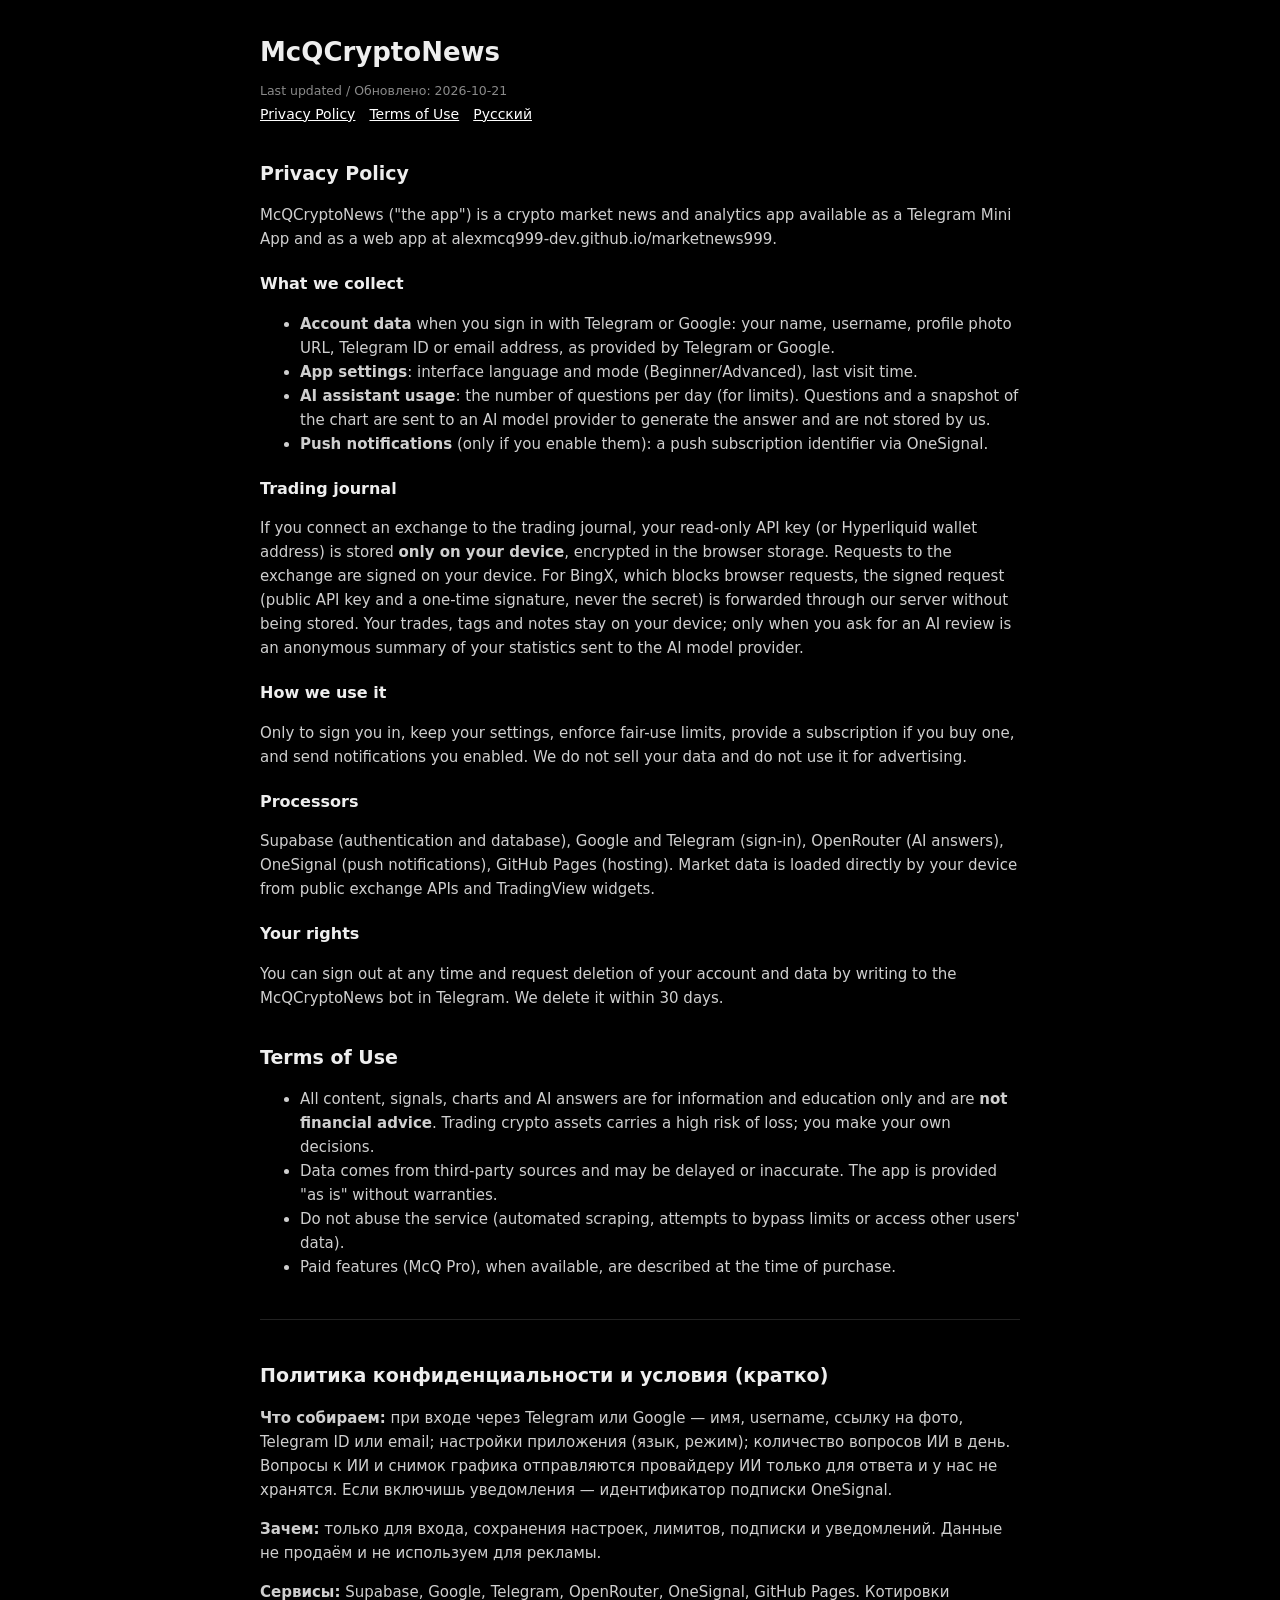
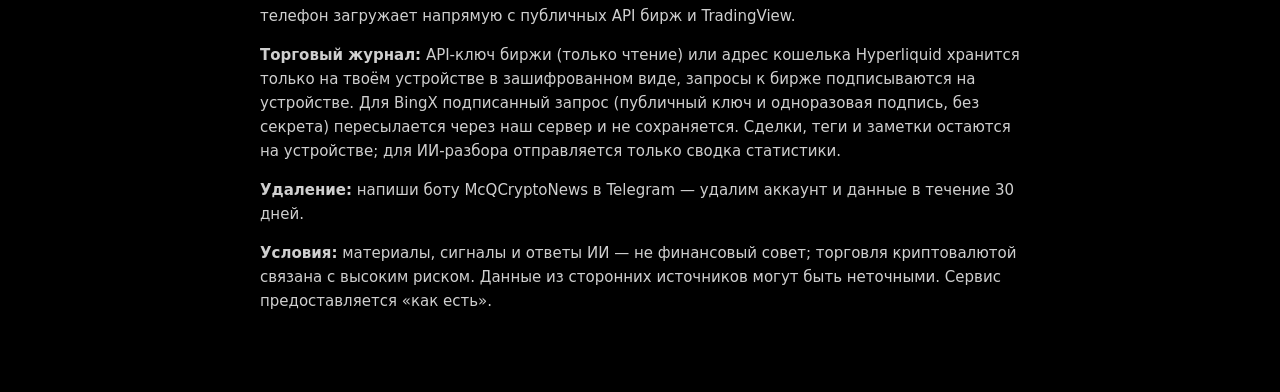
==== webapp/privacy.html @ 93c74a5d "McQ Journal: trading journal with exchange connections (keys stay on device) - Binance Futures, Bybi" ====
<!doctype html>
<html lang="ru">
<head>
<meta charset="utf-8">
<meta name="viewport" content="width=device-width, initial-scale=1">
<title>McQCryptoNews — Privacy Policy &amp; Terms</title>
<meta name="robots" content="index,follow">
<style>
  :root { color-scheme: dark; }
  body { margin: 0; background: #000; color: #eee; font: 15px/1.6 -apple-system, BlinkMacSystemFont, "Segoe UI", Inter, system-ui, sans-serif; }
  main { max-width: 760px; margin: 0 auto; padding: 32px 18px 64px; }
  h1 { font-size: 26px; margin: 0 0 4px; } h2 { font-size: 19px; margin: 32px 0 8px; } h3 { font-size: 16px; margin: 20px 0 6px; }
  p, li { color: #cfcfcf; } small { color: #8a8a8a; } a { color: #fff; }
  hr { border: 0; border-top: 1px solid #222; margin: 40px 0; }
  nav a { margin-right: 14px; font-size: 14px; }
</style>
</head>
<body>
<main>
  <h1>McQCryptoNews</h1>
  <small>Last updated / Обновлено: 2026-10-21</small>
  <nav><a href="#privacy">Privacy Policy</a><a href="#terms">Terms of Use</a><a href="#ru">Русский</a></nav>

  <h2 id="privacy">Privacy Policy</h2>
  <p>McQCryptoNews ("the app") is a crypto market news and analytics app available as a Telegram Mini App and as a web app at alexmcq999-dev.github.io/marketnews999.</p>
  <h3>What we collect</h3>
  <ul>
    <li><b>Account data</b> when you sign in with Telegram or Google: your name, username, profile photo URL, Telegram ID or email address, as provided by Telegram or Google.</li>
    <li><b>App settings</b>: interface language and mode (Beginner/Advanced), last visit time.</li>
    <li><b>AI assistant usage</b>: the number of questions per day (for limits). Questions and a snapshot of the chart are sent to an AI model provider to generate the answer and are not stored by us.</li>
    <li><b>Push notifications</b> (only if you enable them): a push subscription identifier via OneSignal.</li>
  </ul>
  <h3>Trading journal</h3>
  <p>If you connect an exchange to the trading journal, your read-only API key (or Hyperliquid wallet address) is stored <b>only on your device</b>, encrypted in the browser storage. Requests to the exchange are signed on your device. For BingX, which blocks browser requests, the signed request (public API key and a one-time signature, never the secret) is forwarded through our server without being stored. Your trades, tags and notes stay on your device; only when you ask for an AI review is an anonymous summary of your statistics sent to the AI model provider.</p>
  <h3>How we use it</h3>
  <p>Only to sign you in, keep your settings, enforce fair-use limits, provide a subscription if you buy one, and send notifications you enabled. We do not sell your data and do not use it for advertising.</p>
  <h3>Processors</h3>
  <p>Supabase (authentication and database), Google and Telegram (sign-in), OpenRouter (AI answers), OneSignal (push notifications), GitHub Pages (hosting). Market data is loaded directly by your device from public exchange APIs and TradingView widgets.</p>
  <h3>Your rights</h3>
  <p>You can sign out at any time and request deletion of your account and data by writing to the McQCryptoNews bot in Telegram. We delete it within 30 days.</p>

  <h2 id="terms">Terms of Use</h2>
  <ul>
    <li>All content, signals, charts and AI answers are for information and education only and are <b>not financial advice</b>. Trading crypto assets carries a high risk of loss; you make your own decisions.</li>
    <li>Data comes from third-party sources and may be delayed or inaccurate. The app is provided "as is" without warranties.</li>
    <li>Do not abuse the service (automated scraping, attempts to bypass limits or access other users' data).</li>
    <li>Paid features (McQ Pro), when available, are described at the time of purchase.</li>
  </ul>

  <hr>
  <h2 id="ru">Политика конфиденциальности и условия (кратко)</h2>
  <p><b>Что собираем:</b> при входе через Telegram или Google — имя, username, ссылку на фото, Telegram ID или email; настройки приложения (язык, режим); количество вопросов ИИ в день. Вопросы к ИИ и снимок графика отправляются провайдеру ИИ только для ответа и у нас не хранятся. Если включишь уведомления — идентификатор подписки OneSignal.</p>
  <p><b>Зачем:</b> только для входа, сохранения настроек, лимитов, подписки и уведомлений. Данные не продаём и не используем для рекламы.</p>
  <p><b>Сервисы:</b> Supabase, Google, Telegram, OpenRouter, OneSignal, GitHub Pages. Котировки телефон загружает напрямую с публичных API бирж и TradingView.</p>
  <p><b>Торговый журнал:</b> API-ключ биржи (только чтение) или адрес кошелька Hyperliquid хранится только на твоём устройстве в зашифрованном виде, запросы к бирже подписываются на устройстве. Для BingX подписанный запрос (публичный ключ и одноразовая подпись, без секрета) пересылается через наш сервер и не сохраняется. Сделки, теги и заметки остаются на устройстве; для ИИ-разбора отправляется только сводка статистики.</p>
  <p><b>Удаление:</b> напиши боту McQCryptoNews в Telegram — удалим аккаунт и данные в течение 30 дней.</p>
  <p><b>Условия:</b> материалы, сигналы и ответы ИИ — не финансовый совет; торговля криптовалютой связана с высоким риском. Данные из сторонних источников могут быть неточными. Сервис предоставляется «как есть».</p>
</main>
</body>
</html>
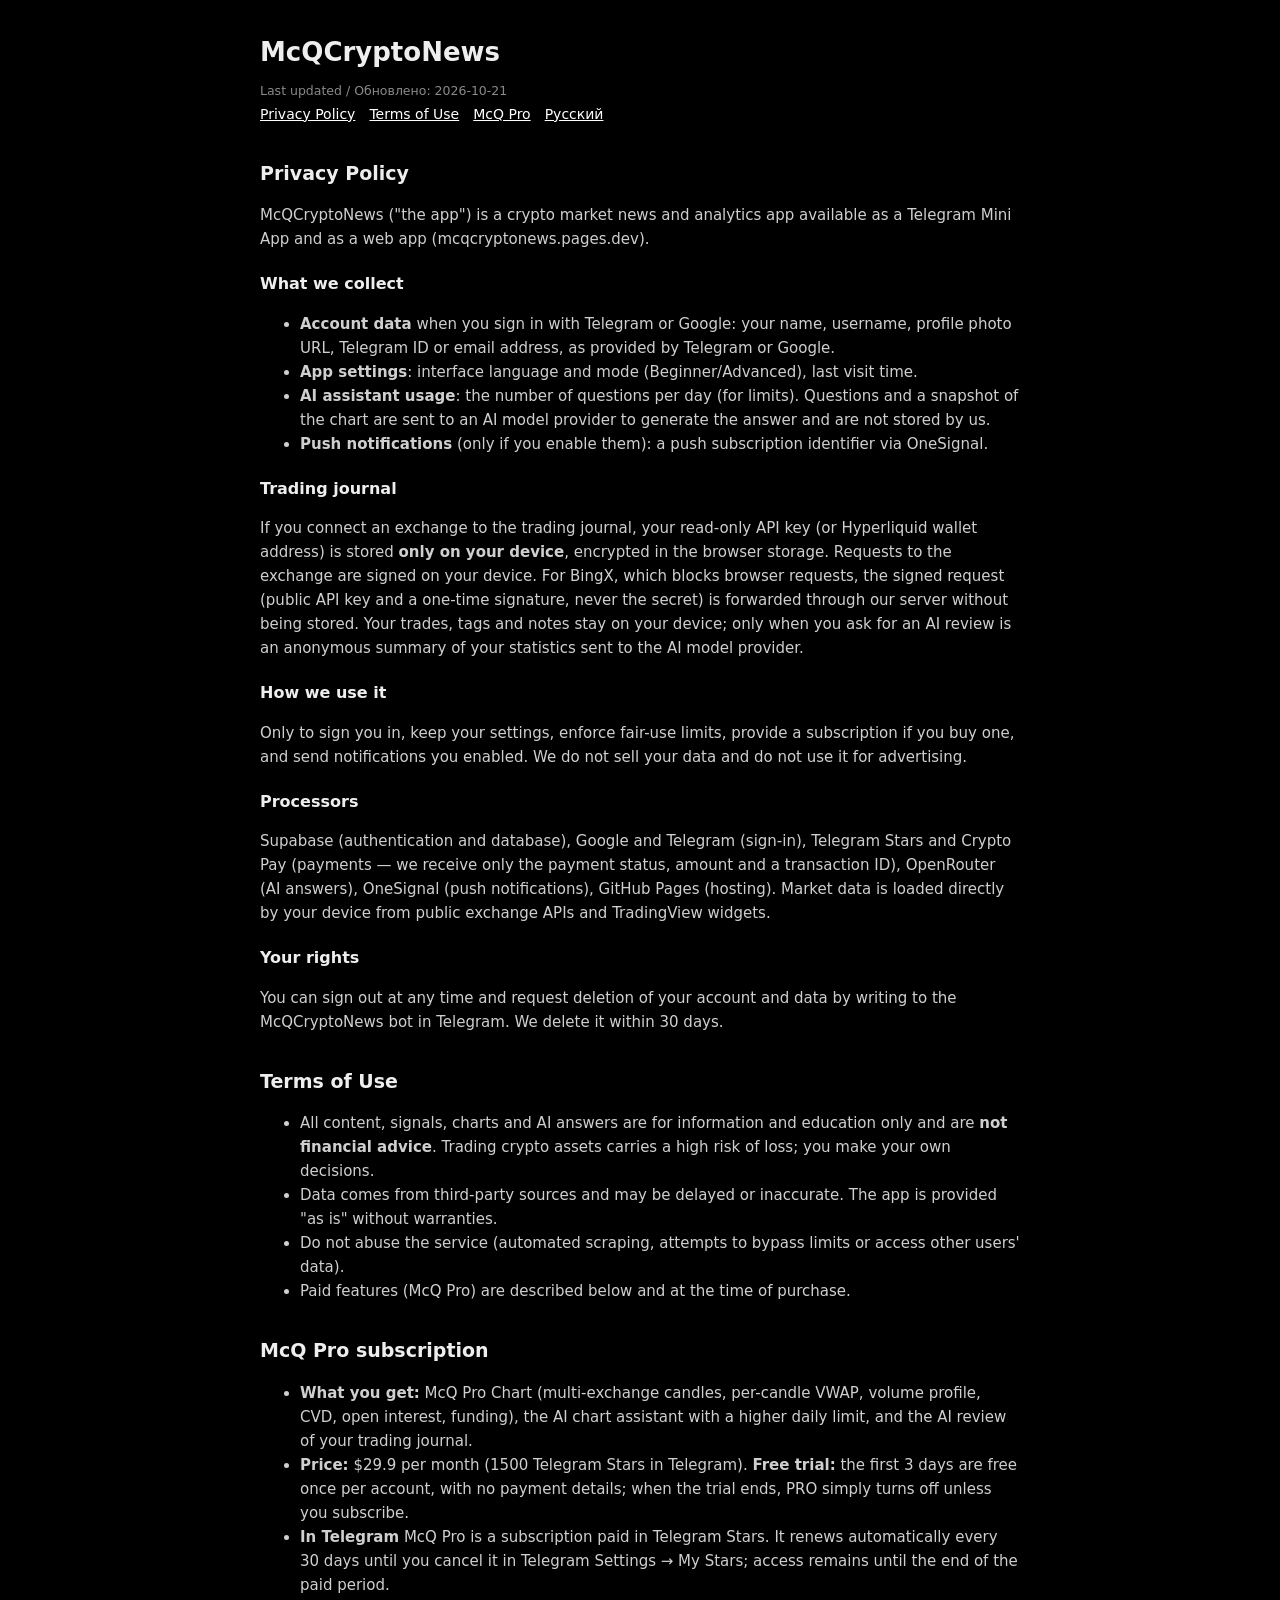
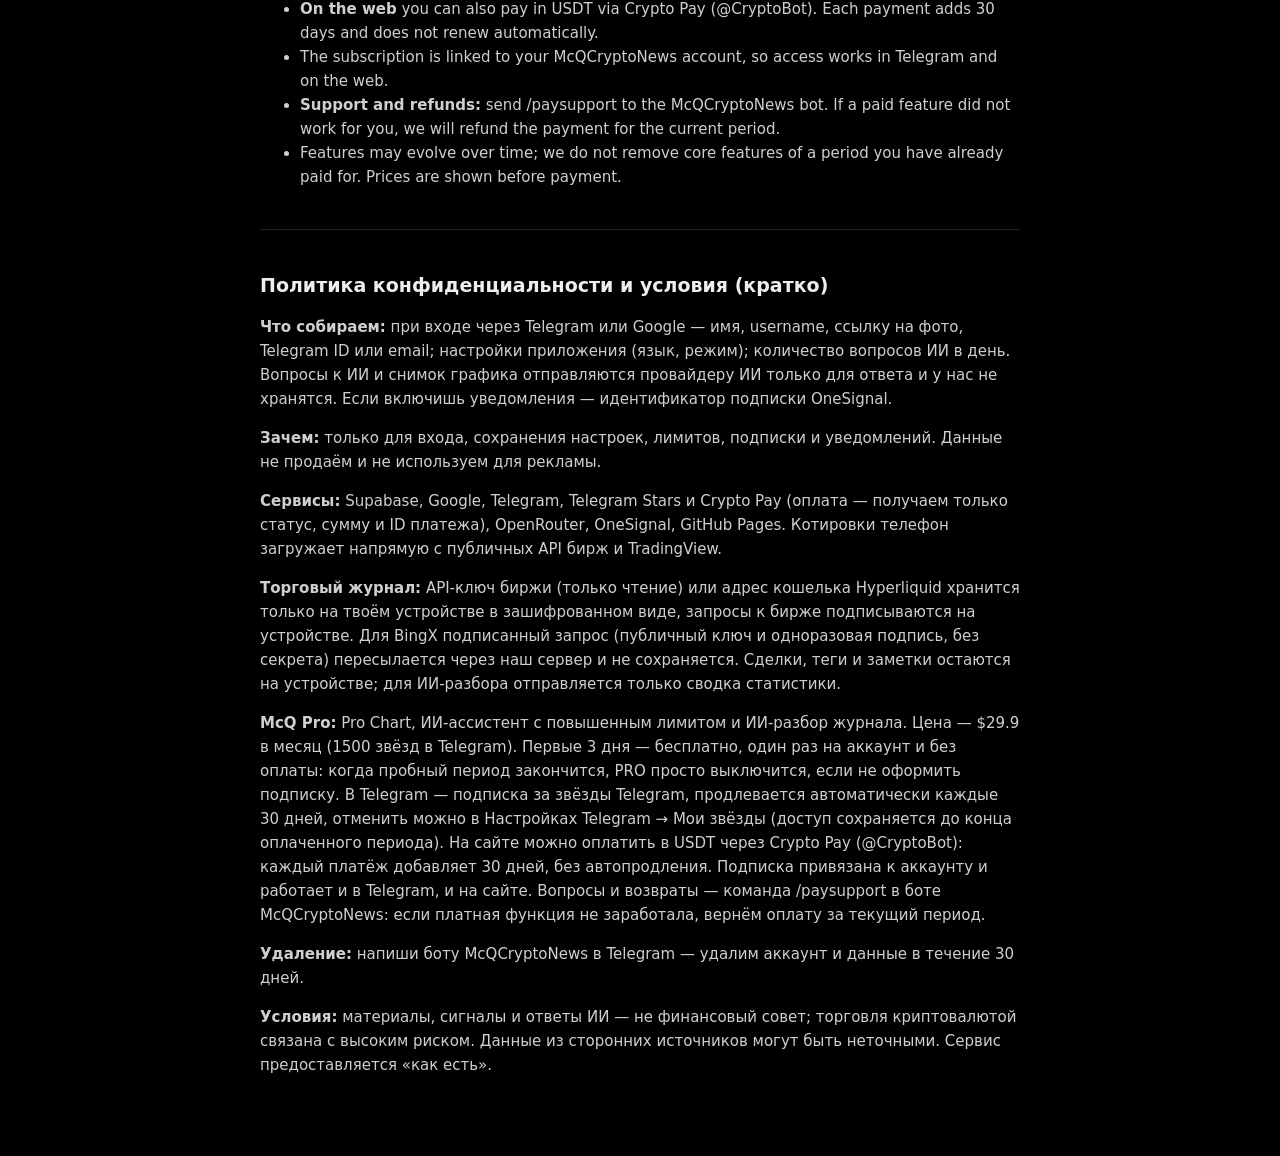
==== commit 04e0dacc: "McQ Pro subscription: $29.9/month, 3-day free trial, Stars in Telegram, USDT on the web - billing ed" ====
--- a/webapp/privacy.html
+++ b/webapp/privacy.html
@@ -4,6 +4,9 @@
 <meta charset="utf-8">
 <meta name="viewport" content="width=device-width, initial-scale=1">
 <title>McQCryptoNews — Privacy Policy &amp; Terms</title>
+  <link rel="icon" href="favicon.ico" sizes="48x48">
+  <link rel="icon" type="image/png" sizes="32x32" href="icons/favicon-32.png">
+  <link rel="apple-touch-icon" href="icons/apple-touch-icon.png">
 <meta name="robots" content="index,follow">
 <style>
   :root { color-scheme: dark; }
@@ -19,10 +22,10 @@
 <main>
   <h1>McQCryptoNews</h1>
   <small>Last updated / Обновлено: 2026-10-21</small>
-  <nav><a href="#privacy">Privacy Policy</a><a href="#terms">Terms of Use</a><a href="#ru">Русский</a></nav>
+  <nav><a href="#privacy">Privacy Policy</a><a href="#terms">Terms of Use</a><a href="#pro">McQ Pro</a><a href="#ru">Русский</a></nav>
 
   <h2 id="privacy">Privacy Policy</h2>
-  <p>McQCryptoNews ("the app") is a crypto market news and analytics app available as a Telegram Mini App and as a web app at alexmcq999-dev.github.io/marketnews999.</p>
+  <p>McQCryptoNews ("the app") is a crypto market news and analytics app available as a Telegram Mini App and as a web app (mcqcryptonews.pages.dev).</p>
   <h3>What we collect</h3>
   <ul>
     <li><b>Account data</b> when you sign in with Telegram or Google: your name, username, profile photo URL, Telegram ID or email address, as provided by Telegram or Google.</li>
@@ -35,7 +38,7 @@
   <h3>How we use it</h3>
   <p>Only to sign you in, keep your settings, enforce fair-use limits, provide a subscription if you buy one, and send notifications you enabled. We do not sell your data and do not use it for advertising.</p>
   <h3>Processors</h3>
-  <p>Supabase (authentication and database), Google and Telegram (sign-in), OpenRouter (AI answers), OneSignal (push notifications), GitHub Pages (hosting). Market data is loaded directly by your device from public exchange APIs and TradingView widgets.</p>
+  <p>Supabase (authentication and database), Google and Telegram (sign-in), Telegram Stars and Crypto Pay (payments — we receive only the payment status, amount and a transaction ID), OpenRouter (AI answers), OneSignal (push notifications), GitHub Pages (hosting). Market data is loaded directly by your device from public exchange APIs and TradingView widgets.</p>
   <h3>Your rights</h3>
   <p>You can sign out at any time and request deletion of your account and data by writing to the McQCryptoNews bot in Telegram. We delete it within 30 days.</p>
 
@@ -44,15 +47,27 @@
     <li>All content, signals, charts and AI answers are for information and education only and are <b>not financial advice</b>. Trading crypto assets carries a high risk of loss; you make your own decisions.</li>
     <li>Data comes from third-party sources and may be delayed or inaccurate. The app is provided "as is" without warranties.</li>
     <li>Do not abuse the service (automated scraping, attempts to bypass limits or access other users' data).</li>
-    <li>Paid features (McQ Pro), when available, are described at the time of purchase.</li>
+    <li>Paid features (McQ Pro) are described below and at the time of purchase.</li>
+  </ul>
+
+  <h2 id="pro">McQ Pro subscription</h2>
+  <ul>
+    <li><b>What you get:</b> McQ Pro Chart (multi-exchange candles, per-candle VWAP, volume profile, CVD, open interest, funding), the AI chart assistant with a higher daily limit, and the AI review of your trading journal.</li>
+    <li><b>Price:</b> $29.9 per month (1500 Telegram Stars in Telegram). <b>Free trial:</b> the first 3 days are free once per account, with no payment details; when the trial ends, PRO simply turns off unless you subscribe.</li>
+    <li><b>In Telegram</b> McQ Pro is a subscription paid in Telegram Stars. It renews automatically every 30 days until you cancel it in Telegram Settings → My Stars; access remains until the end of the paid period.</li>
+    <li><b>On the web</b> you can also pay in USDT via Crypto Pay (@CryptoBot). Each payment adds 30 days and does not renew automatically.</li>
+    <li>The subscription is linked to your McQCryptoNews account, so access works in Telegram and on the web.</li>
+    <li><b>Support and refunds:</b> send /paysupport to the McQCryptoNews bot. If a paid feature did not work for you, we will refund the payment for the current period.</li>
+    <li>Features may evolve over time; we do not remove core features of a period you have already paid for. Prices are shown before payment.</li>
   </ul>
 
   <hr>
   <h2 id="ru">Политика конфиденциальности и условия (кратко)</h2>
   <p><b>Что собираем:</b> при входе через Telegram или Google — имя, username, ссылку на фото, Telegram ID или email; настройки приложения (язык, режим); количество вопросов ИИ в день. Вопросы к ИИ и снимок графика отправляются провайдеру ИИ только для ответа и у нас не хранятся. Если включишь уведомления — идентификатор подписки OneSignal.</p>
   <p><b>Зачем:</b> только для входа, сохранения настроек, лимитов, подписки и уведомлений. Данные не продаём и не используем для рекламы.</p>
-  <p><b>Сервисы:</b> Supabase, Google, Telegram, OpenRouter, OneSignal, GitHub Pages. Котировки телефон загружает напрямую с публичных API бирж и TradingView.</p>
+  <p><b>Сервисы:</b> Supabase, Google, Telegram, Telegram Stars и Crypto Pay (оплата — получаем только статус, сумму и ID платежа), OpenRouter, OneSignal, GitHub Pages. Котировки телефон загружает напрямую с публичных API бирж и TradingView.</p>
   <p><b>Торговый журнал:</b> API-ключ биржи (только чтение) или адрес кошелька Hyperliquid хранится только на твоём устройстве в зашифрованном виде, запросы к бирже подписываются на устройстве. Для BingX подписанный запрос (публичный ключ и одноразовая подпись, без секрета) пересылается через наш сервер и не сохраняется. Сделки, теги и заметки остаются на устройстве; для ИИ-разбора отправляется только сводка статистики.</p>
+  <p><b>McQ Pro:</b> Pro Chart, ИИ-ассистент с повышенным лимитом и ИИ-разбор журнала. Цена — $29.9 в месяц (1500 звёзд в Telegram). Первые 3 дня — бесплатно, один раз на аккаунт и без оплаты: когда пробный период закончится, PRO просто выключится, если не оформить подписку. В Telegram — подписка за звёзды Telegram, продлевается автоматически каждые 30 дней, отменить можно в Настройках Telegram → Мои звёзды (доступ сохраняется до конца оплаченного периода). На сайте можно оплатить в USDT через Crypto Pay (@CryptoBot): каждый платёж добавляет 30 дней, без автопродления. Подписка привязана к аккаунту и работает и в Telegram, и на сайте. Вопросы и возвраты — команда /paysupport в боте McQCryptoNews: если платная функция не заработала, вернём оплату за текущий период.</p>
   <p><b>Удаление:</b> напиши боту McQCryptoNews в Telegram — удалим аккаунт и данные в течение 30 дней.</p>
   <p><b>Условия:</b> материалы, сигналы и ответы ИИ — не финансовый совет; торговля криптовалютой связана с высоким риском. Данные из сторонних источников могут быть неточными. Сервис предоставляется «как есть».</p>
 </main>
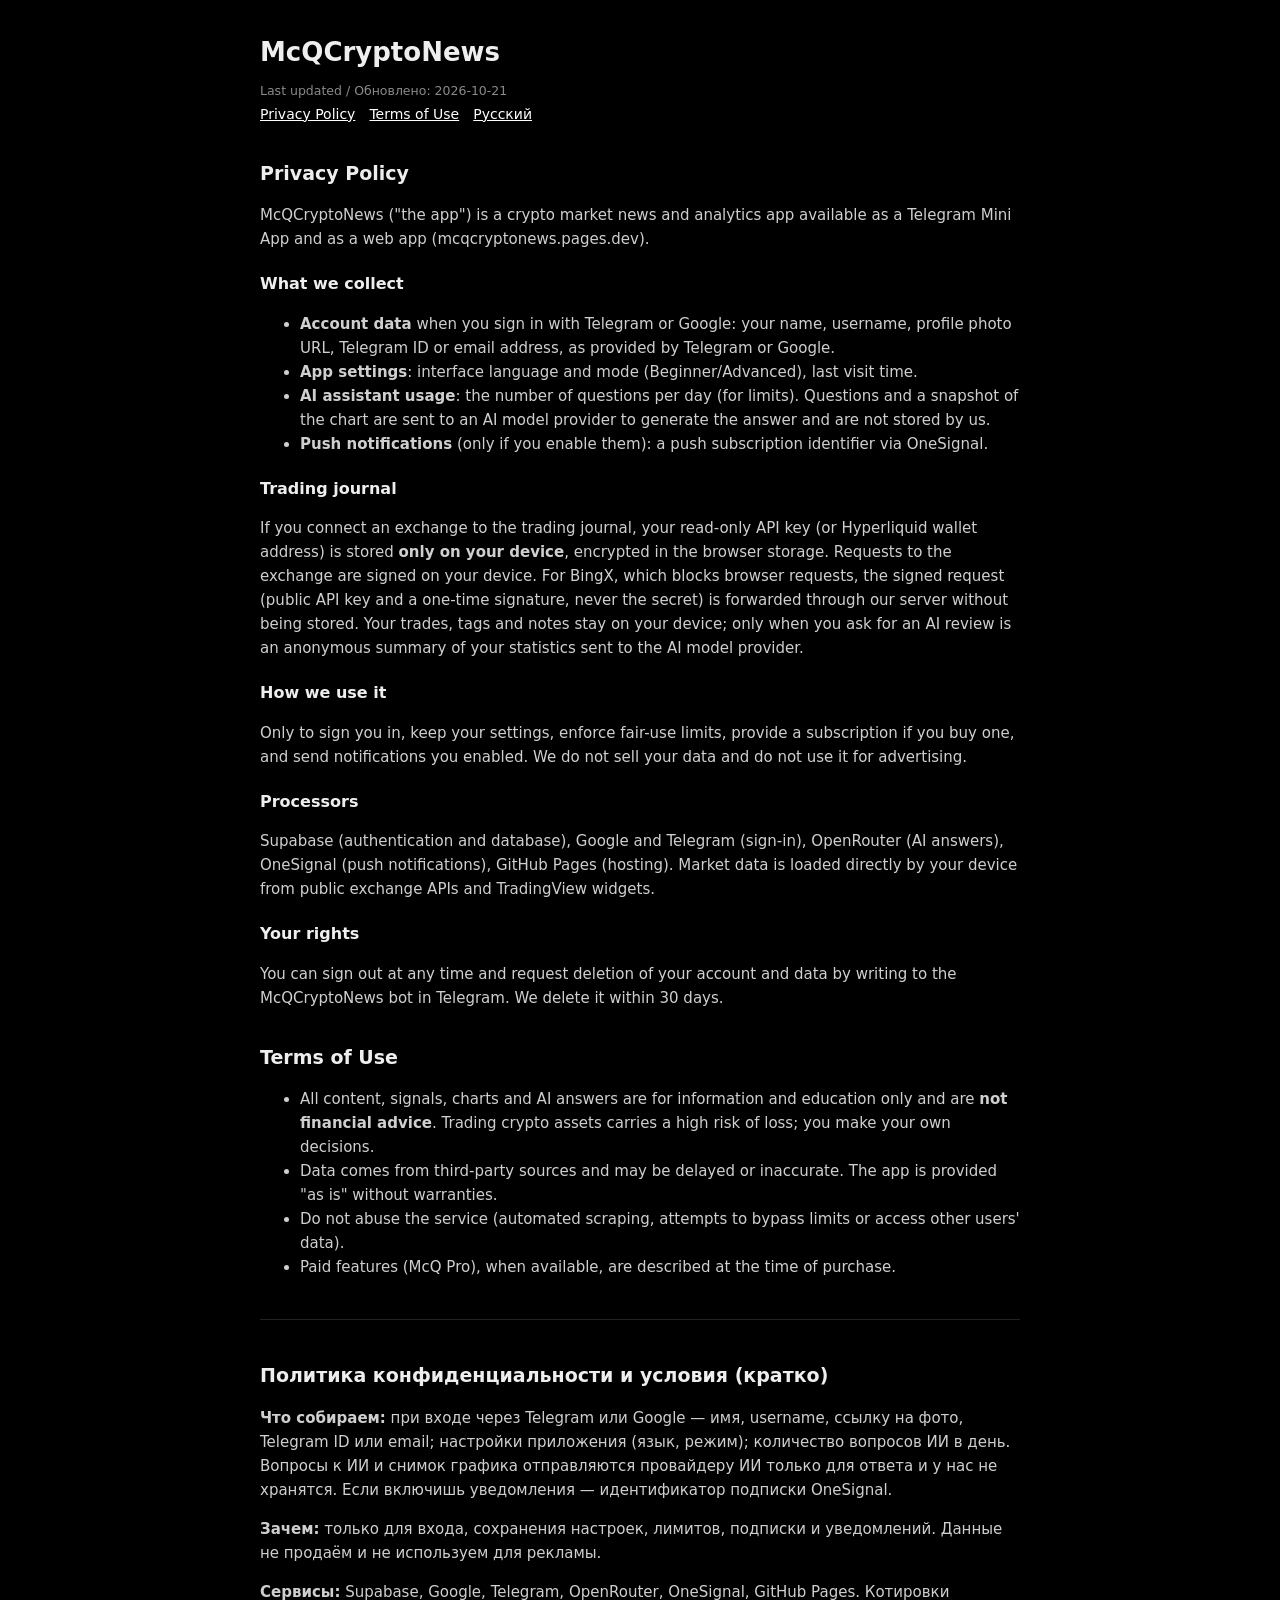
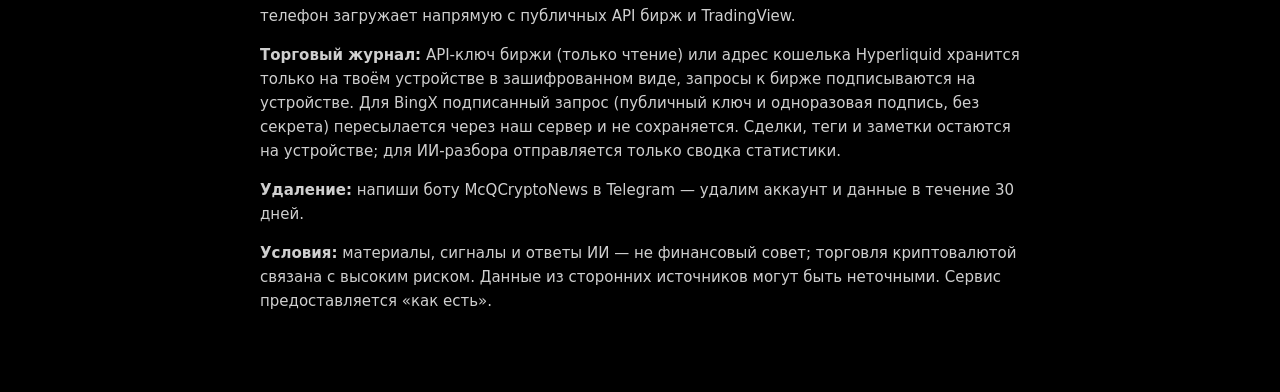
==== commit 177d2b7d: "Hosting: Cloudflare Pages as the main host, GitHub Pages redirects to it - digest workflow deploys s" ====
--- a/webapp/privacy.html
+++ b/webapp/privacy.html
@@ -4,9 +4,6 @@
 <meta charset="utf-8">
 <meta name="viewport" content="width=device-width, initial-scale=1">
 <title>McQCryptoNews — Privacy Policy &amp; Terms</title>
-  <link rel="icon" href="favicon.ico" sizes="48x48">
-  <link rel="icon" type="image/png" sizes="32x32" href="icons/favicon-32.png">
-  <link rel="apple-touch-icon" href="icons/apple-touch-icon.png">
 <meta name="robots" content="index,follow">
 <style>
   :root { color-scheme: dark; }
@@ -22,7 +19,7 @@
 <main>
   <h1>McQCryptoNews</h1>
   <small>Last updated / Обновлено: 2026-10-21</small>
-  <nav><a href="#privacy">Privacy Policy</a><a href="#terms">Terms of Use</a><a href="#pro">McQ Pro</a><a href="#ru">Русский</a></nav>
+  <nav><a href="#privacy">Privacy Policy</a><a href="#terms">Terms of Use</a><a href="#ru">Русский</a></nav>
 
   <h2 id="privacy">Privacy Policy</h2>
   <p>McQCryptoNews ("the app") is a crypto market news and analytics app available as a Telegram Mini App and as a web app (mcqcryptonews.pages.dev).</p>
@@ -38,7 +35,7 @@
   <h3>How we use it</h3>
   <p>Only to sign you in, keep your settings, enforce fair-use limits, provide a subscription if you buy one, and send notifications you enabled. We do not sell your data and do not use it for advertising.</p>
   <h3>Processors</h3>
-  <p>Supabase (authentication and database), Google and Telegram (sign-in), Telegram Stars and Crypto Pay (payments — we receive only the payment status, amount and a transaction ID), OpenRouter (AI answers), OneSignal (push notifications), GitHub Pages (hosting). Market data is loaded directly by your device from public exchange APIs and TradingView widgets.</p>
+  <p>Supabase (authentication and database), Google and Telegram (sign-in), OpenRouter (AI answers), OneSignal (push notifications), GitHub Pages (hosting). Market data is loaded directly by your device from public exchange APIs and TradingView widgets.</p>
   <h3>Your rights</h3>
   <p>You can sign out at any time and request deletion of your account and data by writing to the McQCryptoNews bot in Telegram. We delete it within 30 days.</p>
 
@@ -47,27 +44,15 @@
     <li>All content, signals, charts and AI answers are for information and education only and are <b>not financial advice</b>. Trading crypto assets carries a high risk of loss; you make your own decisions.</li>
     <li>Data comes from third-party sources and may be delayed or inaccurate. The app is provided "as is" without warranties.</li>
     <li>Do not abuse the service (automated scraping, attempts to bypass limits or access other users' data).</li>
-    <li>Paid features (McQ Pro) are described below and at the time of purchase.</li>
-  </ul>
-
-  <h2 id="pro">McQ Pro subscription</h2>
-  <ul>
-    <li><b>What you get:</b> McQ Pro Chart (multi-exchange candles, per-candle VWAP, volume profile, CVD, open interest, funding), the AI chart assistant with a higher daily limit, and the AI review of your trading journal.</li>
-    <li><b>Price:</b> $29.9 per month (1500 Telegram Stars in Telegram). <b>Free trial:</b> the first 3 days are free once per account, with no payment details; when the trial ends, PRO simply turns off unless you subscribe.</li>
-    <li><b>In Telegram</b> McQ Pro is a subscription paid in Telegram Stars. It renews automatically every 30 days until you cancel it in Telegram Settings → My Stars; access remains until the end of the paid period.</li>
-    <li><b>On the web</b> you can also pay in USDT via Crypto Pay (@CryptoBot). Each payment adds 30 days and does not renew automatically.</li>
-    <li>The subscription is linked to your McQCryptoNews account, so access works in Telegram and on the web.</li>
-    <li><b>Support and refunds:</b> send /paysupport to the McQCryptoNews bot. If a paid feature did not work for you, we will refund the payment for the current period.</li>
-    <li>Features may evolve over time; we do not remove core features of a period you have already paid for. Prices are shown before payment.</li>
+    <li>Paid features (McQ Pro), when available, are described at the time of purchase.</li>
   </ul>
 
   <hr>
   <h2 id="ru">Политика конфиденциальности и условия (кратко)</h2>
   <p><b>Что собираем:</b> при входе через Telegram или Google — имя, username, ссылку на фото, Telegram ID или email; настройки приложения (язык, режим); количество вопросов ИИ в день. Вопросы к ИИ и снимок графика отправляются провайдеру ИИ только для ответа и у нас не хранятся. Если включишь уведомления — идентификатор подписки OneSignal.</p>
   <p><b>Зачем:</b> только для входа, сохранения настроек, лимитов, подписки и уведомлений. Данные не продаём и не используем для рекламы.</p>
-  <p><b>Сервисы:</b> Supabase, Google, Telegram, Telegram Stars и Crypto Pay (оплата — получаем только статус, сумму и ID платежа), OpenRouter, OneSignal, GitHub Pages. Котировки телефон загружает напрямую с публичных API бирж и TradingView.</p>
+  <p><b>Сервисы:</b> Supabase, Google, Telegram, OpenRouter, OneSignal, GitHub Pages. Котировки телефон загружает напрямую с публичных API бирж и TradingView.</p>
   <p><b>Торговый журнал:</b> API-ключ биржи (только чтение) или адрес кошелька Hyperliquid хранится только на твоём устройстве в зашифрованном виде, запросы к бирже подписываются на устройстве. Для BingX подписанный запрос (публичный ключ и одноразовая подпись, без секрета) пересылается через наш сервер и не сохраняется. Сделки, теги и заметки остаются на устройстве; для ИИ-разбора отправляется только сводка статистики.</p>
-  <p><b>McQ Pro:</b> Pro Chart, ИИ-ассистент с повышенным лимитом и ИИ-разбор журнала. Цена — $29.9 в месяц (1500 звёзд в Telegram). Первые 3 дня — бесплатно, один раз на аккаунт и без оплаты: когда пробный период закончится, PRO просто выключится, если не оформить подписку. В Telegram — подписка за звёзды Telegram, продлевается автоматически каждые 30 дней, отменить можно в Настройках Telegram → Мои звёзды (доступ сохраняется до конца оплаченного периода). На сайте можно оплатить в USDT через Crypto Pay (@CryptoBot): каждый платёж добавляет 30 дней, без автопродления. Подписка привязана к аккаунту и работает и в Telegram, и на сайте. Вопросы и возвраты — команда /paysupport в боте McQCryptoNews: если платная функция не заработала, вернём оплату за текущий период.</p>
   <p><b>Удаление:</b> напиши боту McQCryptoNews в Telegram — удалим аккаунт и данные в течение 30 дней.</p>
   <p><b>Условия:</b> материалы, сигналы и ответы ИИ — не финансовый совет; торговля криптовалютой связана с высоким риском. Данные из сторонних источников могут быть неточными. Сервис предоставляется «как есть».</p>
 </main>
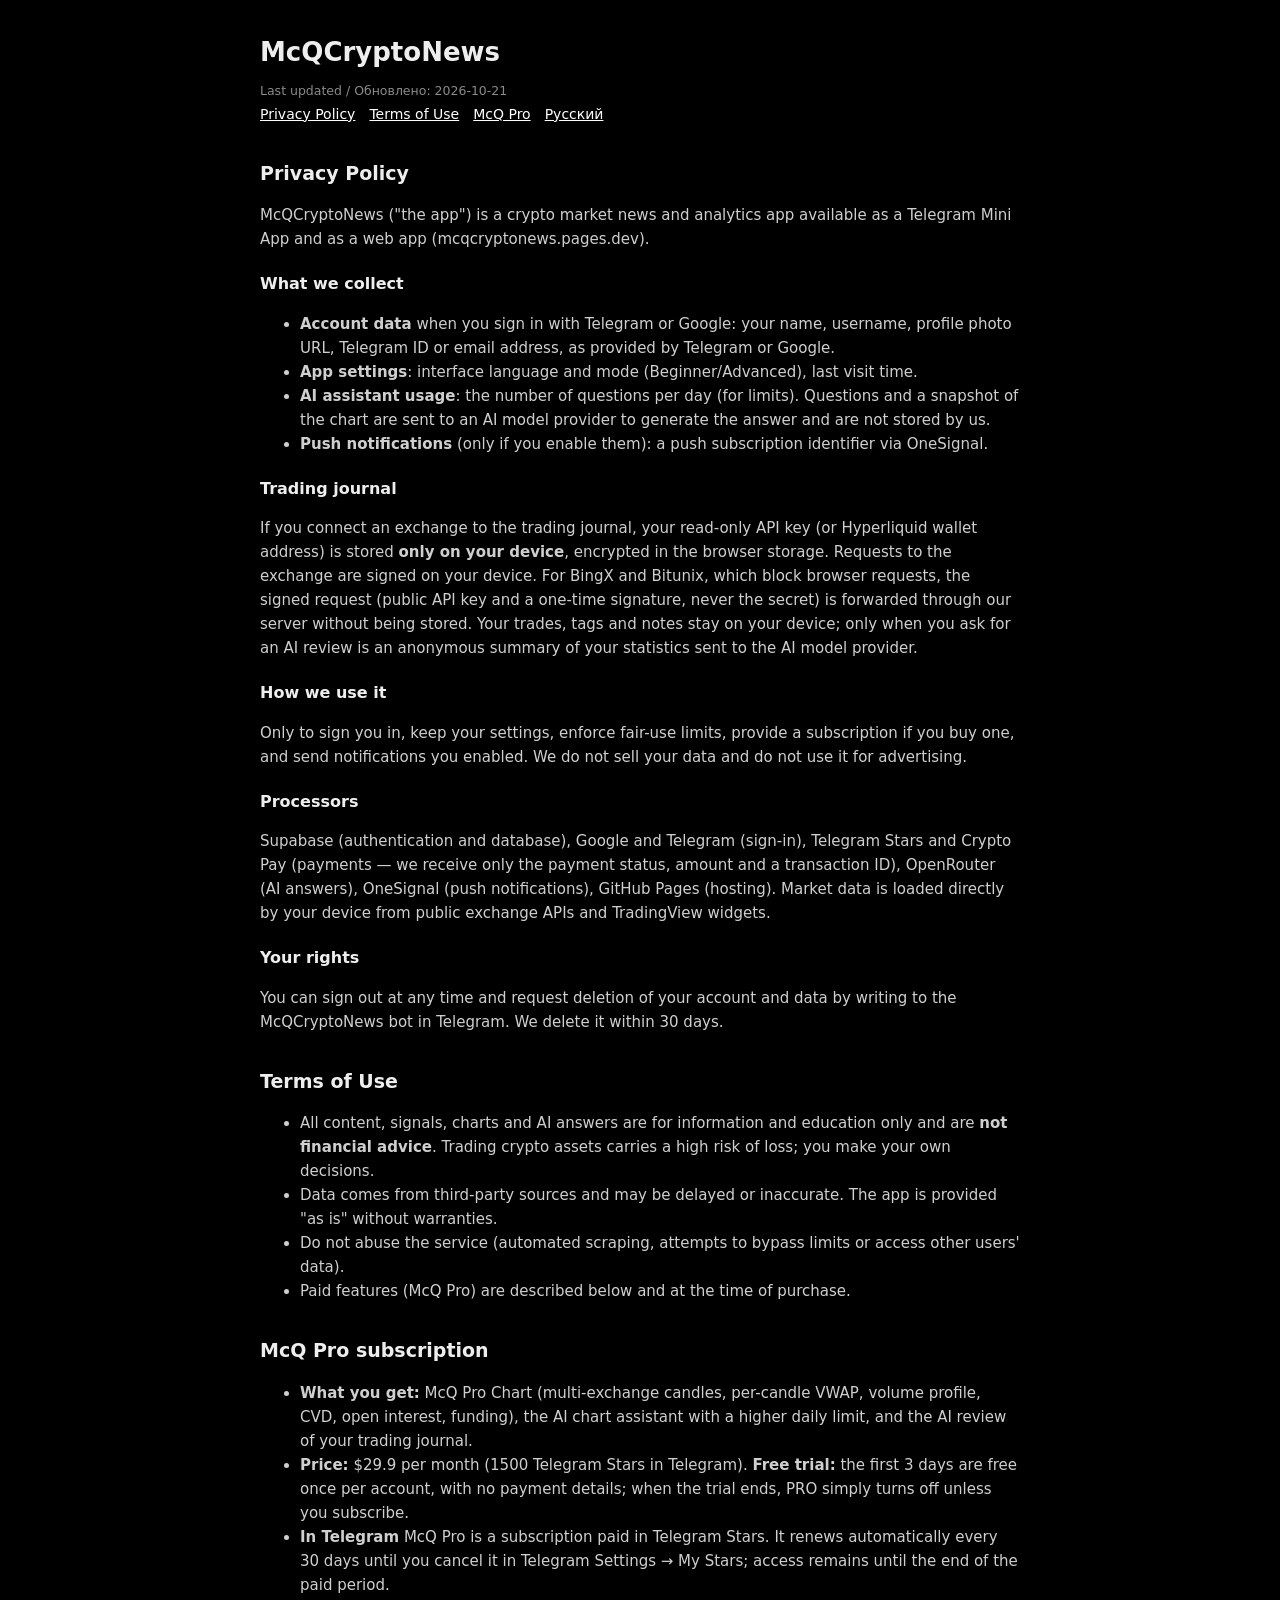
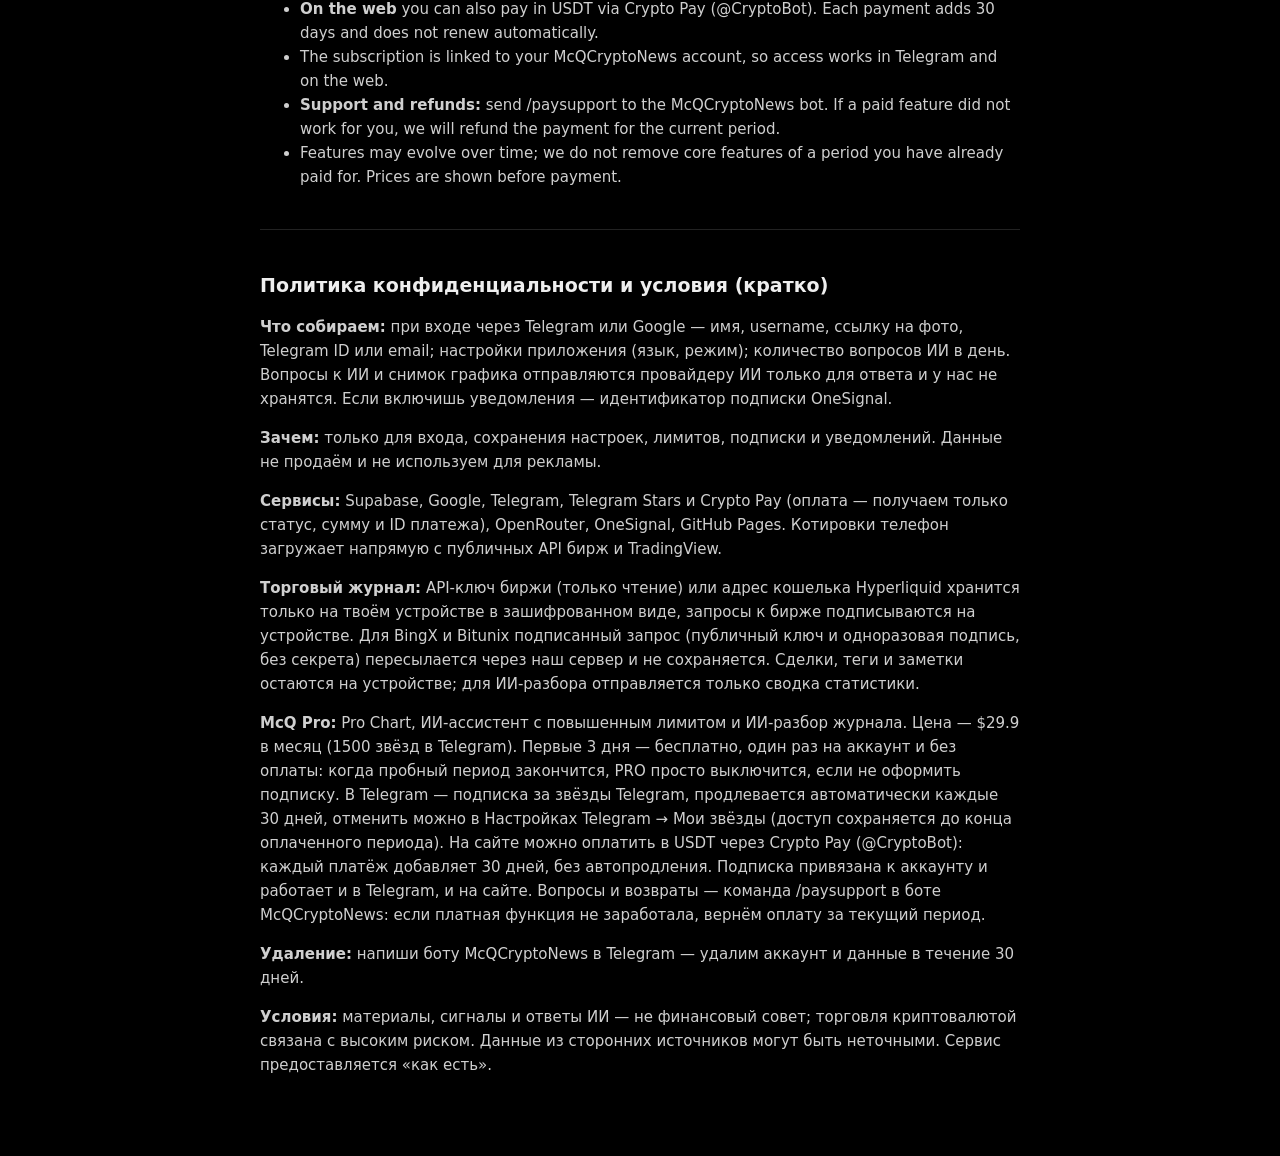
==== commit ce65c52f: "Journal: Bitunix futures Read-only API key, signed on the device (double SHA-256 per Bitunix docs) a" ====
--- a/webapp/privacy.html
+++ b/webapp/privacy.html
@@ -4,6 +4,9 @@
 <meta charset="utf-8">
 <meta name="viewport" content="width=device-width, initial-scale=1">
 <title>McQCryptoNews — Privacy Policy &amp; Terms</title>
+  <link rel="icon" href="favicon.ico" sizes="48x48">
+  <link rel="icon" type="image/png" sizes="32x32" href="icons/favicon-32.png">
+  <link rel="apple-touch-icon" href="icons/apple-touch-icon.png">
 <meta name="robots" content="index,follow">
 <style>
   :root { color-scheme: dark; }
@@ -19,7 +22,7 @@
 <main>
   <h1>McQCryptoNews</h1>
   <small>Last updated / Обновлено: 2026-10-21</small>
-  <nav><a href="#privacy">Privacy Policy</a><a href="#terms">Terms of Use</a><a href="#ru">Русский</a></nav>
+  <nav><a href="#privacy">Privacy Policy</a><a href="#terms">Terms of Use</a><a href="#pro">McQ Pro</a><a href="#ru">Русский</a></nav>
 
   <h2 id="privacy">Privacy Policy</h2>
   <p>McQCryptoNews ("the app") is a crypto market news and analytics app available as a Telegram Mini App and as a web app (mcqcryptonews.pages.dev).</p>
@@ -31,11 +34,11 @@
     <li><b>Push notifications</b> (only if you enable them): a push subscription identifier via OneSignal.</li>
   </ul>
   <h3>Trading journal</h3>
-  <p>If you connect an exchange to the trading journal, your read-only API key (or Hyperliquid wallet address) is stored <b>only on your device</b>, encrypted in the browser storage. Requests to the exchange are signed on your device. For BingX, which blocks browser requests, the signed request (public API key and a one-time signature, never the secret) is forwarded through our server without being stored. Your trades, tags and notes stay on your device; only when you ask for an AI review is an anonymous summary of your statistics sent to the AI model provider.</p>
+  <p>If you connect an exchange to the trading journal, your read-only API key (or Hyperliquid wallet address) is stored <b>only on your device</b>, encrypted in the browser storage. Requests to the exchange are signed on your device. For BingX and Bitunix, which block browser requests, the signed request (public API key and a one-time signature, never the secret) is forwarded through our server without being stored. Your trades, tags and notes stay on your device; only when you ask for an AI review is an anonymous summary of your statistics sent to the AI model provider.</p>
   <h3>How we use it</h3>
   <p>Only to sign you in, keep your settings, enforce fair-use limits, provide a subscription if you buy one, and send notifications you enabled. We do not sell your data and do not use it for advertising.</p>
   <h3>Processors</h3>
-  <p>Supabase (authentication and database), Google and Telegram (sign-in), OpenRouter (AI answers), OneSignal (push notifications), GitHub Pages (hosting). Market data is loaded directly by your device from public exchange APIs and TradingView widgets.</p>
+  <p>Supabase (authentication and database), Google and Telegram (sign-in), Telegram Stars and Crypto Pay (payments — we receive only the payment status, amount and a transaction ID), OpenRouter (AI answers), OneSignal (push notifications), GitHub Pages (hosting). Market data is loaded directly by your device from public exchange APIs and TradingView widgets.</p>
   <h3>Your rights</h3>
   <p>You can sign out at any time and request deletion of your account and data by writing to the McQCryptoNews bot in Telegram. We delete it within 30 days.</p>
 
@@ -44,15 +47,27 @@
     <li>All content, signals, charts and AI answers are for information and education only and are <b>not financial advice</b>. Trading crypto assets carries a high risk of loss; you make your own decisions.</li>
     <li>Data comes from third-party sources and may be delayed or inaccurate. The app is provided "as is" without warranties.</li>
     <li>Do not abuse the service (automated scraping, attempts to bypass limits or access other users' data).</li>
-    <li>Paid features (McQ Pro), when available, are described at the time of purchase.</li>
+    <li>Paid features (McQ Pro) are described below and at the time of purchase.</li>
+  </ul>
+
+  <h2 id="pro">McQ Pro subscription</h2>
+  <ul>
+    <li><b>What you get:</b> McQ Pro Chart (multi-exchange candles, per-candle VWAP, volume profile, CVD, open interest, funding), the AI chart assistant with a higher daily limit, and the AI review of your trading journal.</li>
+    <li><b>Price:</b> $29.9 per month (1500 Telegram Stars in Telegram). <b>Free trial:</b> the first 3 days are free once per account, with no payment details; when the trial ends, PRO simply turns off unless you subscribe.</li>
+    <li><b>In Telegram</b> McQ Pro is a subscription paid in Telegram Stars. It renews automatically every 30 days until you cancel it in Telegram Settings → My Stars; access remains until the end of the paid period.</li>
+    <li><b>On the web</b> you can also pay in USDT via Crypto Pay (@CryptoBot). Each payment adds 30 days and does not renew automatically.</li>
+    <li>The subscription is linked to your McQCryptoNews account, so access works in Telegram and on the web.</li>
+    <li><b>Support and refunds:</b> send /paysupport to the McQCryptoNews bot. If a paid feature did not work for you, we will refund the payment for the current period.</li>
+    <li>Features may evolve over time; we do not remove core features of a period you have already paid for. Prices are shown before payment.</li>
   </ul>
 
   <hr>
   <h2 id="ru">Политика конфиденциальности и условия (кратко)</h2>
   <p><b>Что собираем:</b> при входе через Telegram или Google — имя, username, ссылку на фото, Telegram ID или email; настройки приложения (язык, режим); количество вопросов ИИ в день. Вопросы к ИИ и снимок графика отправляются провайдеру ИИ только для ответа и у нас не хранятся. Если включишь уведомления — идентификатор подписки OneSignal.</p>
   <p><b>Зачем:</b> только для входа, сохранения настроек, лимитов, подписки и уведомлений. Данные не продаём и не используем для рекламы.</p>
-  <p><b>Сервисы:</b> Supabase, Google, Telegram, OpenRouter, OneSignal, GitHub Pages. Котировки телефон загружает напрямую с публичных API бирж и TradingView.</p>
-  <p><b>Торговый журнал:</b> API-ключ биржи (только чтение) или адрес кошелька Hyperliquid хранится только на твоём устройстве в зашифрованном виде, запросы к бирже подписываются на устройстве. Для BingX подписанный запрос (публичный ключ и одноразовая подпись, без секрета) пересылается через наш сервер и не сохраняется. Сделки, теги и заметки остаются на устройстве; для ИИ-разбора отправляется только сводка статистики.</p>
+  <p><b>Сервисы:</b> Supabase, Google, Telegram, Telegram Stars и Crypto Pay (оплата — получаем только статус, сумму и ID платежа), OpenRouter, OneSignal, GitHub Pages. Котировки телефон загружает напрямую с публичных API бирж и TradingView.</p>
+  <p><b>Торговый журнал:</b> API-ключ биржи (только чтение) или адрес кошелька Hyperliquid хранится только на твоём устройстве в зашифрованном виде, запросы к бирже подписываются на устройстве. Для BingX и Bitunix подписанный запрос (публичный ключ и одноразовая подпись, без секрета) пересылается через наш сервер и не сохраняется. Сделки, теги и заметки остаются на устройстве; для ИИ-разбора отправляется только сводка статистики.</p>
+  <p><b>McQ Pro:</b> Pro Chart, ИИ-ассистент с повышенным лимитом и ИИ-разбор журнала. Цена — $29.9 в месяц (1500 звёзд в Telegram). Первые 3 дня — бесплатно, один раз на аккаунт и без оплаты: когда пробный период закончится, PRO просто выключится, если не оформить подписку. В Telegram — подписка за звёзды Telegram, продлевается автоматически каждые 30 дней, отменить можно в Настройках Telegram → Мои звёзды (доступ сохраняется до конца оплаченного периода). На сайте можно оплатить в USDT через Crypto Pay (@CryptoBot): каждый платёж добавляет 30 дней, без автопродления. Подписка привязана к аккаунту и работает и в Telegram, и на сайте. Вопросы и возвраты — команда /paysupport в боте McQCryptoNews: если платная функция не заработала, вернём оплату за текущий период.</p>
   <p><b>Удаление:</b> напиши боту McQCryptoNews в Telegram — удалим аккаунт и данные в течение 30 дней.</p>
   <p><b>Условия:</b> материалы, сигналы и ответы ИИ — не финансовый совет; торговля криптовалютой связана с высоким риском. Данные из сторонних источников могут быть неточными. Сервис предоставляется «как есть».</p>
 </main>
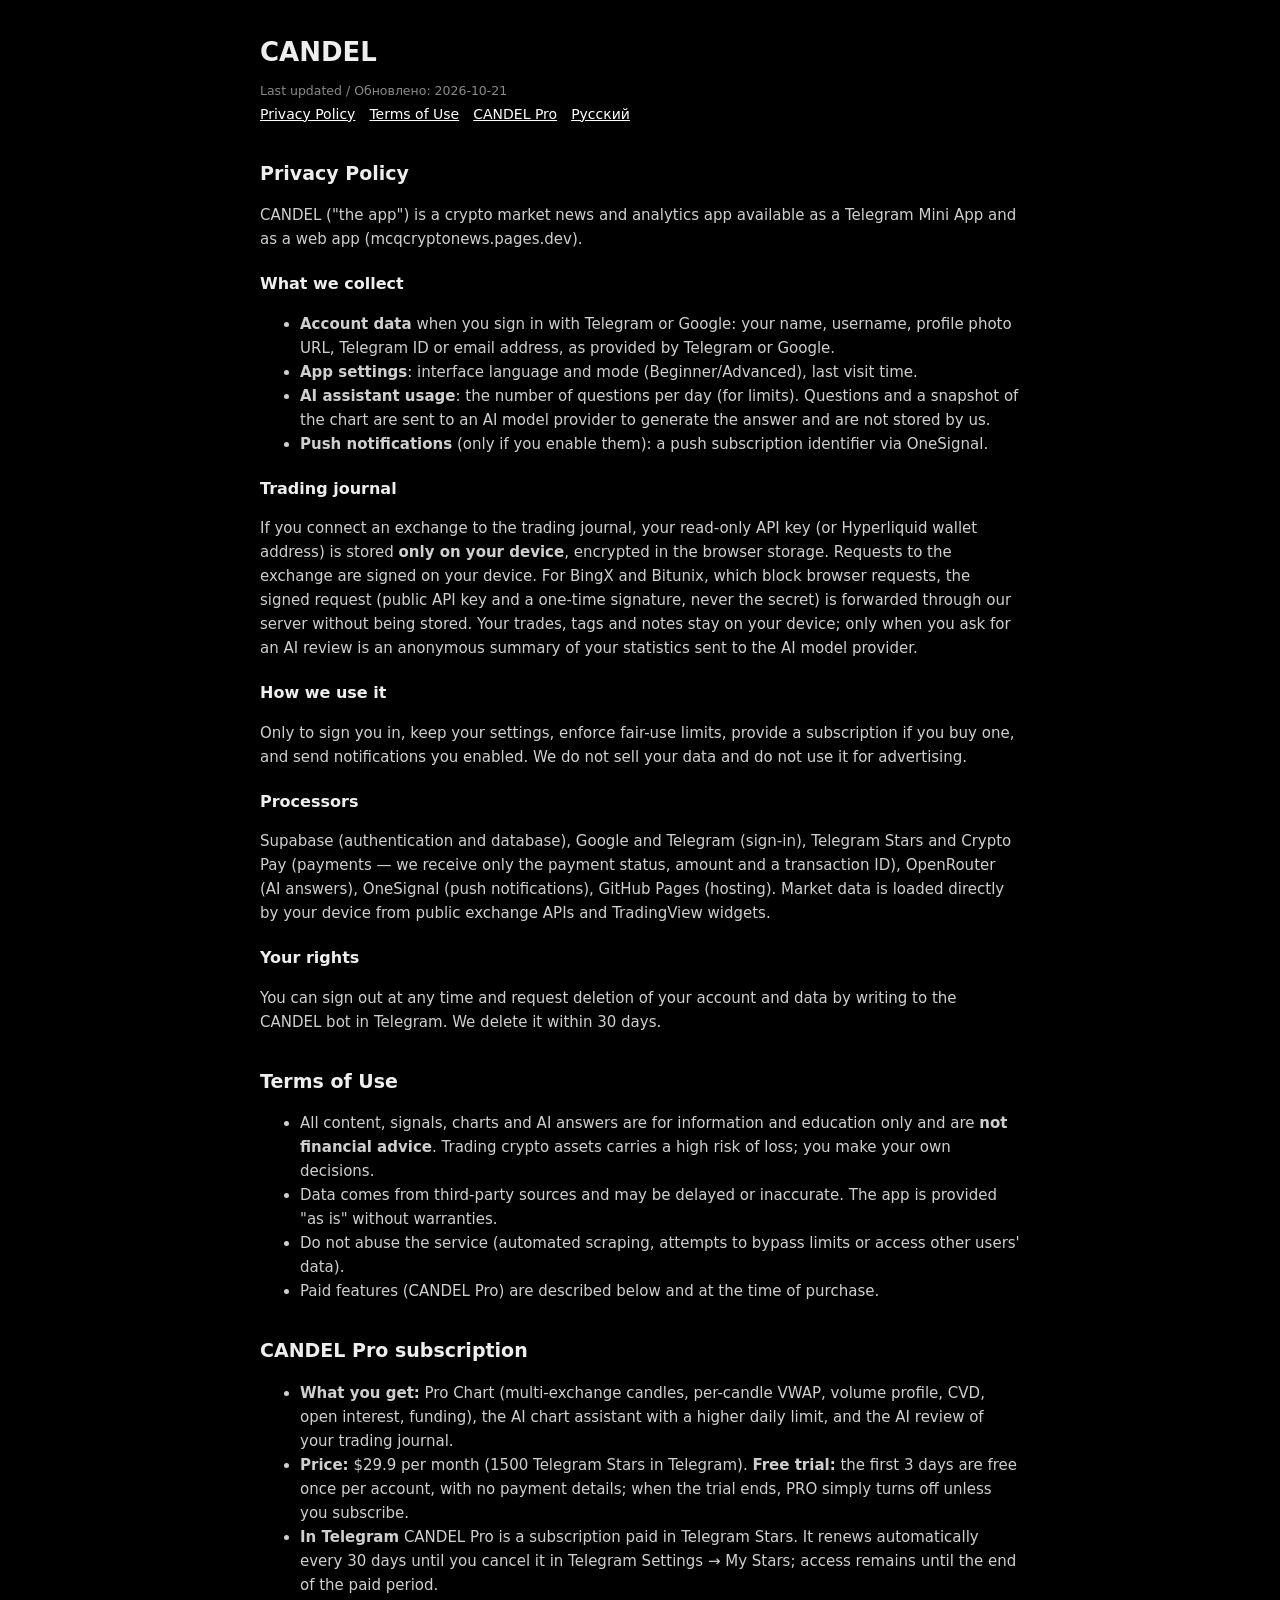
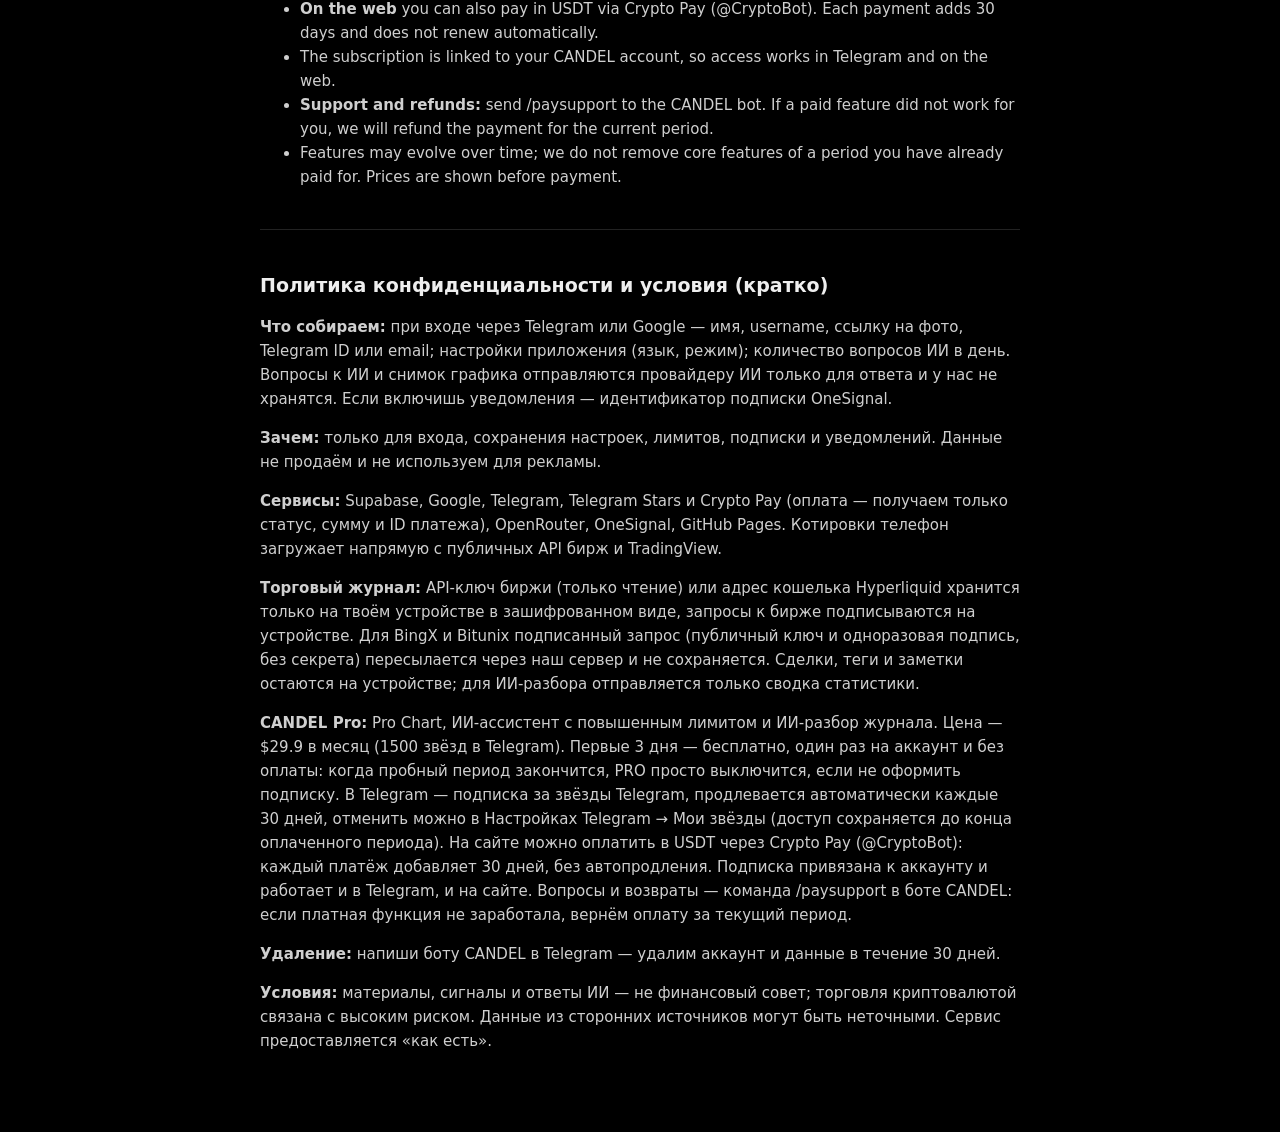
==== commit 073363d5: "Rebrand to CANDEL: Phase mark, custom wordmark, icons and the layout from the brand canvas - Name: C" ====
--- a/webapp/privacy.html
+++ b/webapp/privacy.html
@@ -3,7 +3,7 @@
 <head>
 <meta charset="utf-8">
 <meta name="viewport" content="width=device-width, initial-scale=1">
-<title>McQCryptoNews — Privacy Policy &amp; Terms</title>
+<title>CANDEL — Privacy Policy &amp; Terms</title>
   <link rel="icon" href="favicon.ico" sizes="48x48">
   <link rel="icon" type="image/png" sizes="32x32" href="icons/favicon-32.png">
   <link rel="apple-touch-icon" href="icons/apple-touch-icon.png">
@@ -20,12 +20,12 @@
 </head>
 <body>
 <main>
-  <h1>McQCryptoNews</h1>
+  <h1>CANDEL</h1>
   <small>Last updated / Обновлено: 2026-10-21</small>
-  <nav><a href="#privacy">Privacy Policy</a><a href="#terms">Terms of Use</a><a href="#pro">McQ Pro</a><a href="#ru">Русский</a></nav>
+  <nav><a href="#privacy">Privacy Policy</a><a href="#terms">Terms of Use</a><a href="#pro">CANDEL Pro</a><a href="#ru">Русский</a></nav>
 
   <h2 id="privacy">Privacy Policy</h2>
-  <p>McQCryptoNews ("the app") is a crypto market news and analytics app available as a Telegram Mini App and as a web app (mcqcryptonews.pages.dev).</p>
+  <p>CANDEL ("the app") is a crypto market news and analytics app available as a Telegram Mini App and as a web app (mcqcryptonews.pages.dev).</p>
   <h3>What we collect</h3>
   <ul>
     <li><b>Account data</b> when you sign in with Telegram or Google: your name, username, profile photo URL, Telegram ID or email address, as provided by Telegram or Google.</li>
@@ -40,24 +40,24 @@
   <h3>Processors</h3>
   <p>Supabase (authentication and database), Google and Telegram (sign-in), Telegram Stars and Crypto Pay (payments — we receive only the payment status, amount and a transaction ID), OpenRouter (AI answers), OneSignal (push notifications), GitHub Pages (hosting). Market data is loaded directly by your device from public exchange APIs and TradingView widgets.</p>
   <h3>Your rights</h3>
-  <p>You can sign out at any time and request deletion of your account and data by writing to the McQCryptoNews bot in Telegram. We delete it within 30 days.</p>
+  <p>You can sign out at any time and request deletion of your account and data by writing to the CANDEL bot in Telegram. We delete it within 30 days.</p>
 
   <h2 id="terms">Terms of Use</h2>
   <ul>
     <li>All content, signals, charts and AI answers are for information and education only and are <b>not financial advice</b>. Trading crypto assets carries a high risk of loss; you make your own decisions.</li>
     <li>Data comes from third-party sources and may be delayed or inaccurate. The app is provided "as is" without warranties.</li>
     <li>Do not abuse the service (automated scraping, attempts to bypass limits or access other users' data).</li>
-    <li>Paid features (McQ Pro) are described below and at the time of purchase.</li>
+    <li>Paid features (CANDEL Pro) are described below and at the time of purchase.</li>
   </ul>
 
-  <h2 id="pro">McQ Pro subscription</h2>
+  <h2 id="pro">CANDEL Pro subscription</h2>
   <ul>
-    <li><b>What you get:</b> McQ Pro Chart (multi-exchange candles, per-candle VWAP, volume profile, CVD, open interest, funding), the AI chart assistant with a higher daily limit, and the AI review of your trading journal.</li>
+    <li><b>What you get:</b> Pro Chart (multi-exchange candles, per-candle VWAP, volume profile, CVD, open interest, funding), the AI chart assistant with a higher daily limit, and the AI review of your trading journal.</li>
     <li><b>Price:</b> $29.9 per month (1500 Telegram Stars in Telegram). <b>Free trial:</b> the first 3 days are free once per account, with no payment details; when the trial ends, PRO simply turns off unless you subscribe.</li>
-    <li><b>In Telegram</b> McQ Pro is a subscription paid in Telegram Stars. It renews automatically every 30 days until you cancel it in Telegram Settings → My Stars; access remains until the end of the paid period.</li>
+    <li><b>In Telegram</b> CANDEL Pro is a subscription paid in Telegram Stars. It renews automatically every 30 days until you cancel it in Telegram Settings → My Stars; access remains until the end of the paid period.</li>
     <li><b>On the web</b> you can also pay in USDT via Crypto Pay (@CryptoBot). Each payment adds 30 days and does not renew automatically.</li>
-    <li>The subscription is linked to your McQCryptoNews account, so access works in Telegram and on the web.</li>
-    <li><b>Support and refunds:</b> send /paysupport to the McQCryptoNews bot. If a paid feature did not work for you, we will refund the payment for the current period.</li>
+    <li>The subscription is linked to your CANDEL account, so access works in Telegram and on the web.</li>
+    <li><b>Support and refunds:</b> send /paysupport to the CANDEL bot. If a paid feature did not work for you, we will refund the payment for the current period.</li>
     <li>Features may evolve over time; we do not remove core features of a period you have already paid for. Prices are shown before payment.</li>
   </ul>
 
@@ -67,8 +67,8 @@
   <p><b>Зачем:</b> только для входа, сохранения настроек, лимитов, подписки и уведомлений. Данные не продаём и не используем для рекламы.</p>
   <p><b>Сервисы:</b> Supabase, Google, Telegram, Telegram Stars и Crypto Pay (оплата — получаем только статус, сумму и ID платежа), OpenRouter, OneSignal, GitHub Pages. Котировки телефон загружает напрямую с публичных API бирж и TradingView.</p>
   <p><b>Торговый журнал:</b> API-ключ биржи (только чтение) или адрес кошелька Hyperliquid хранится только на твоём устройстве в зашифрованном виде, запросы к бирже подписываются на устройстве. Для BingX и Bitunix подписанный запрос (публичный ключ и одноразовая подпись, без секрета) пересылается через наш сервер и не сохраняется. Сделки, теги и заметки остаются на устройстве; для ИИ-разбора отправляется только сводка статистики.</p>
-  <p><b>McQ Pro:</b> Pro Chart, ИИ-ассистент с повышенным лимитом и ИИ-разбор журнала. Цена — $29.9 в месяц (1500 звёзд в Telegram). Первые 3 дня — бесплатно, один раз на аккаунт и без оплаты: когда пробный период закончится, PRO просто выключится, если не оформить подписку. В Telegram — подписка за звёзды Telegram, продлевается автоматически каждые 30 дней, отменить можно в Настройках Telegram → Мои звёзды (доступ сохраняется до конца оплаченного периода). На сайте можно оплатить в USDT через Crypto Pay (@CryptoBot): каждый платёж добавляет 30 дней, без автопродления. Подписка привязана к аккаунту и работает и в Telegram, и на сайте. Вопросы и возвраты — команда /paysupport в боте McQCryptoNews: если платная функция не заработала, вернём оплату за текущий период.</p>
-  <p><b>Удаление:</b> напиши боту McQCryptoNews в Telegram — удалим аккаунт и данные в течение 30 дней.</p>
+  <p><b>CANDEL Pro:</b> Pro Chart, ИИ-ассистент с повышенным лимитом и ИИ-разбор журнала. Цена — $29.9 в месяц (1500 звёзд в Telegram). Первые 3 дня — бесплатно, один раз на аккаунт и без оплаты: когда пробный период закончится, PRO просто выключится, если не оформить подписку. В Telegram — подписка за звёзды Telegram, продлевается автоматически каждые 30 дней, отменить можно в Настройках Telegram → Мои звёзды (доступ сохраняется до конца оплаченного периода). На сайте можно оплатить в USDT через Crypto Pay (@CryptoBot): каждый платёж добавляет 30 дней, без автопродления. Подписка привязана к аккаунту и работает и в Telegram, и на сайте. Вопросы и возвраты — команда /paysupport в боте CANDEL: если платная функция не заработала, вернём оплату за текущий период.</p>
+  <p><b>Удаление:</b> напиши боту CANDEL в Telegram — удалим аккаунт и данные в течение 30 дней.</p>
   <p><b>Условия:</b> материалы, сигналы и ответы ИИ — не финансовый совет; торговля криптовалютой связана с высоким риском. Данные из сторонних источников могут быть неточными. Сервис предоставляется «как есть».</p>
 </main>
 </body>
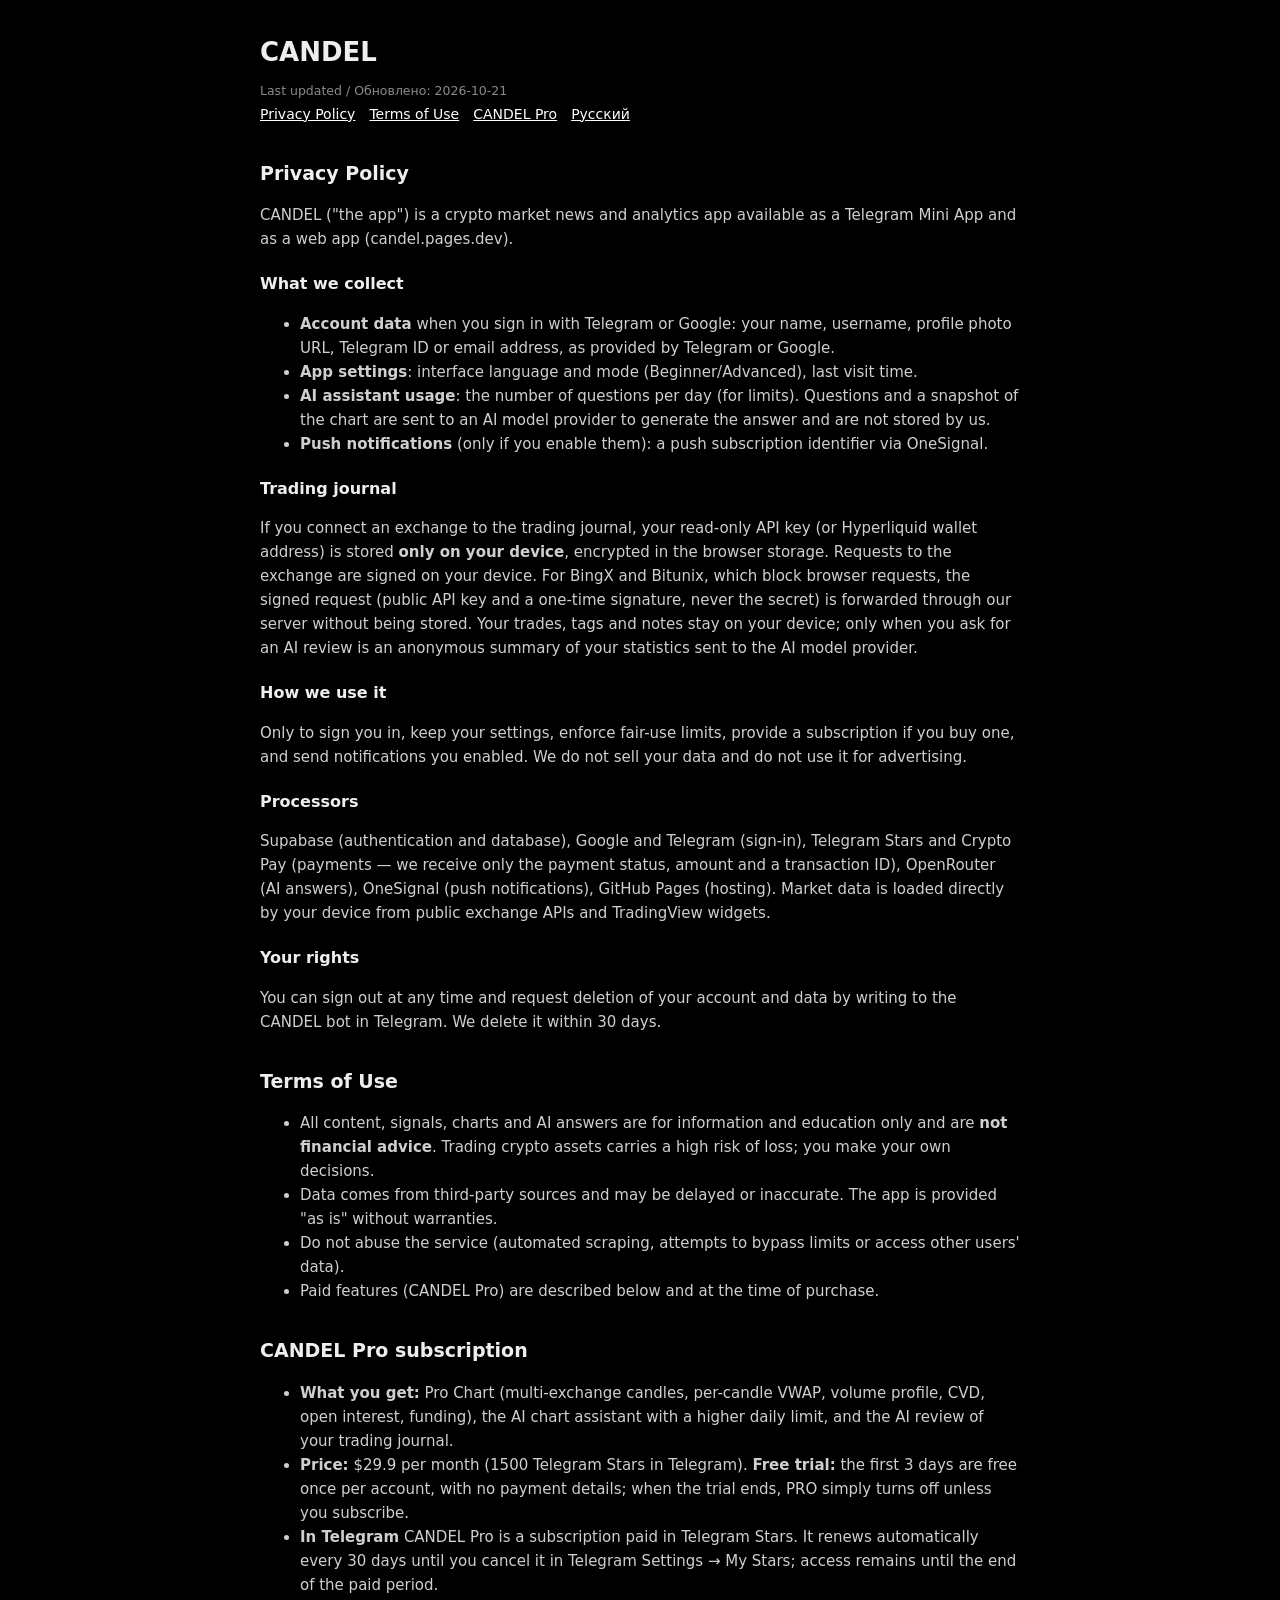
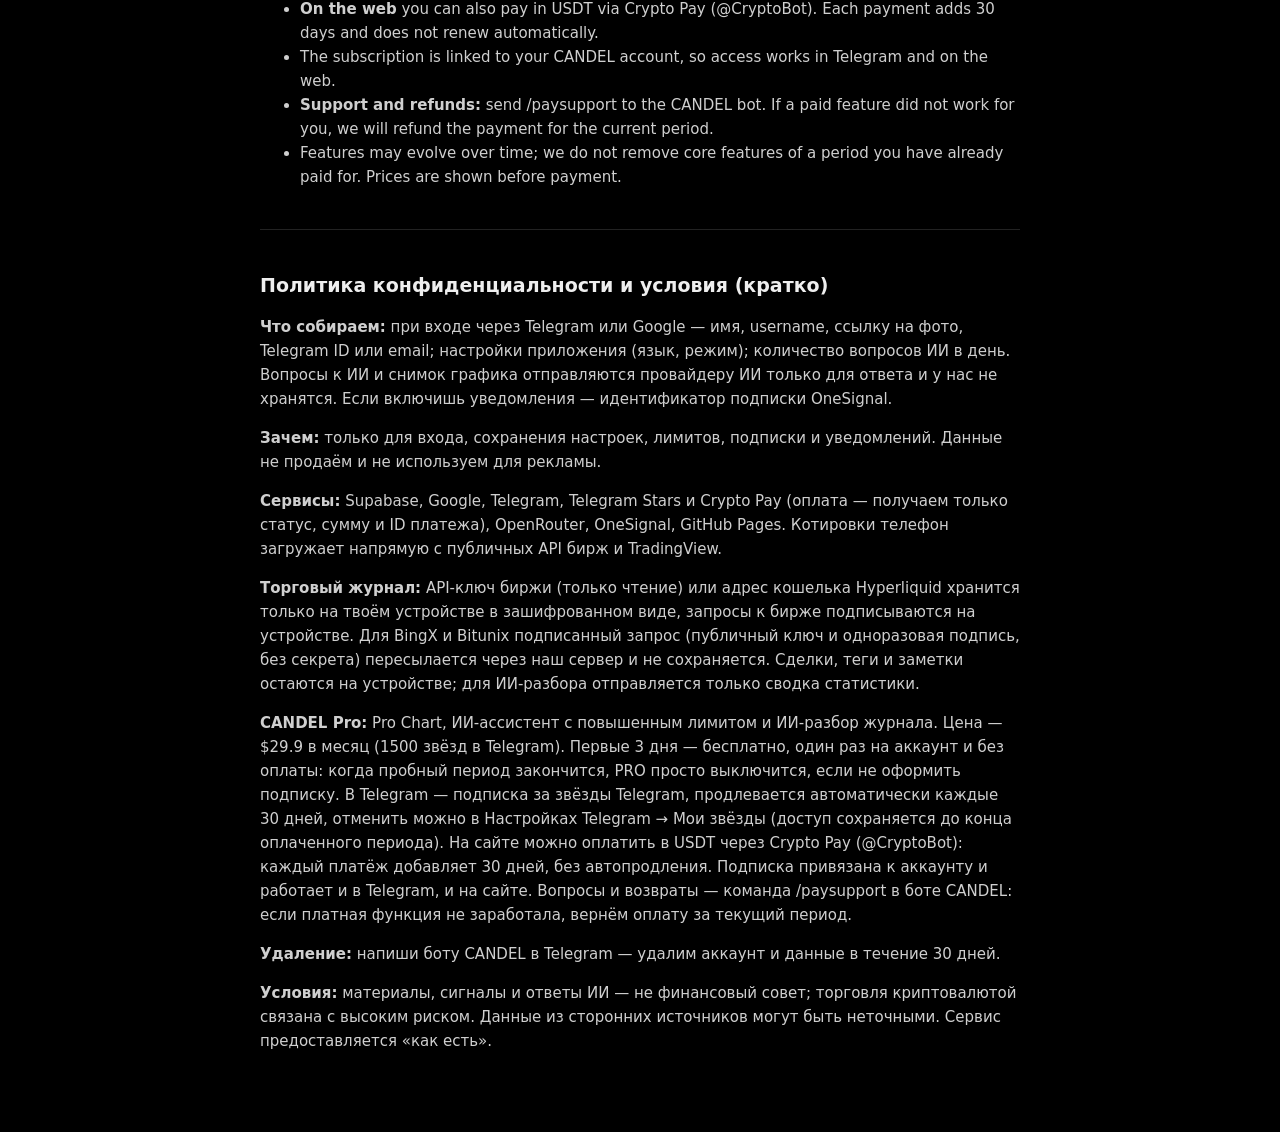
==== commit 5c77bd4c: "Move to candel.pages.dev; the old Cloudflare address redirects there - Workflow: Cloudflare Pages pr" ====
--- a/webapp/privacy.html
+++ b/webapp/privacy.html
@@ -25,7 +25,7 @@
   <nav><a href="#privacy">Privacy Policy</a><a href="#terms">Terms of Use</a><a href="#pro">CANDEL Pro</a><a href="#ru">Русский</a></nav>
 
   <h2 id="privacy">Privacy Policy</h2>
-  <p>CANDEL ("the app") is a crypto market news and analytics app available as a Telegram Mini App and as a web app (mcqcryptonews.pages.dev).</p>
+  <p>CANDEL ("the app") is a crypto market news and analytics app available as a Telegram Mini App and as a web app (candel.pages.dev).</p>
   <h3>What we collect</h3>
   <ul>
     <li><b>Account data</b> when you sign in with Telegram or Google: your name, username, profile photo URL, Telegram ID or email address, as provided by Telegram or Google.</li>
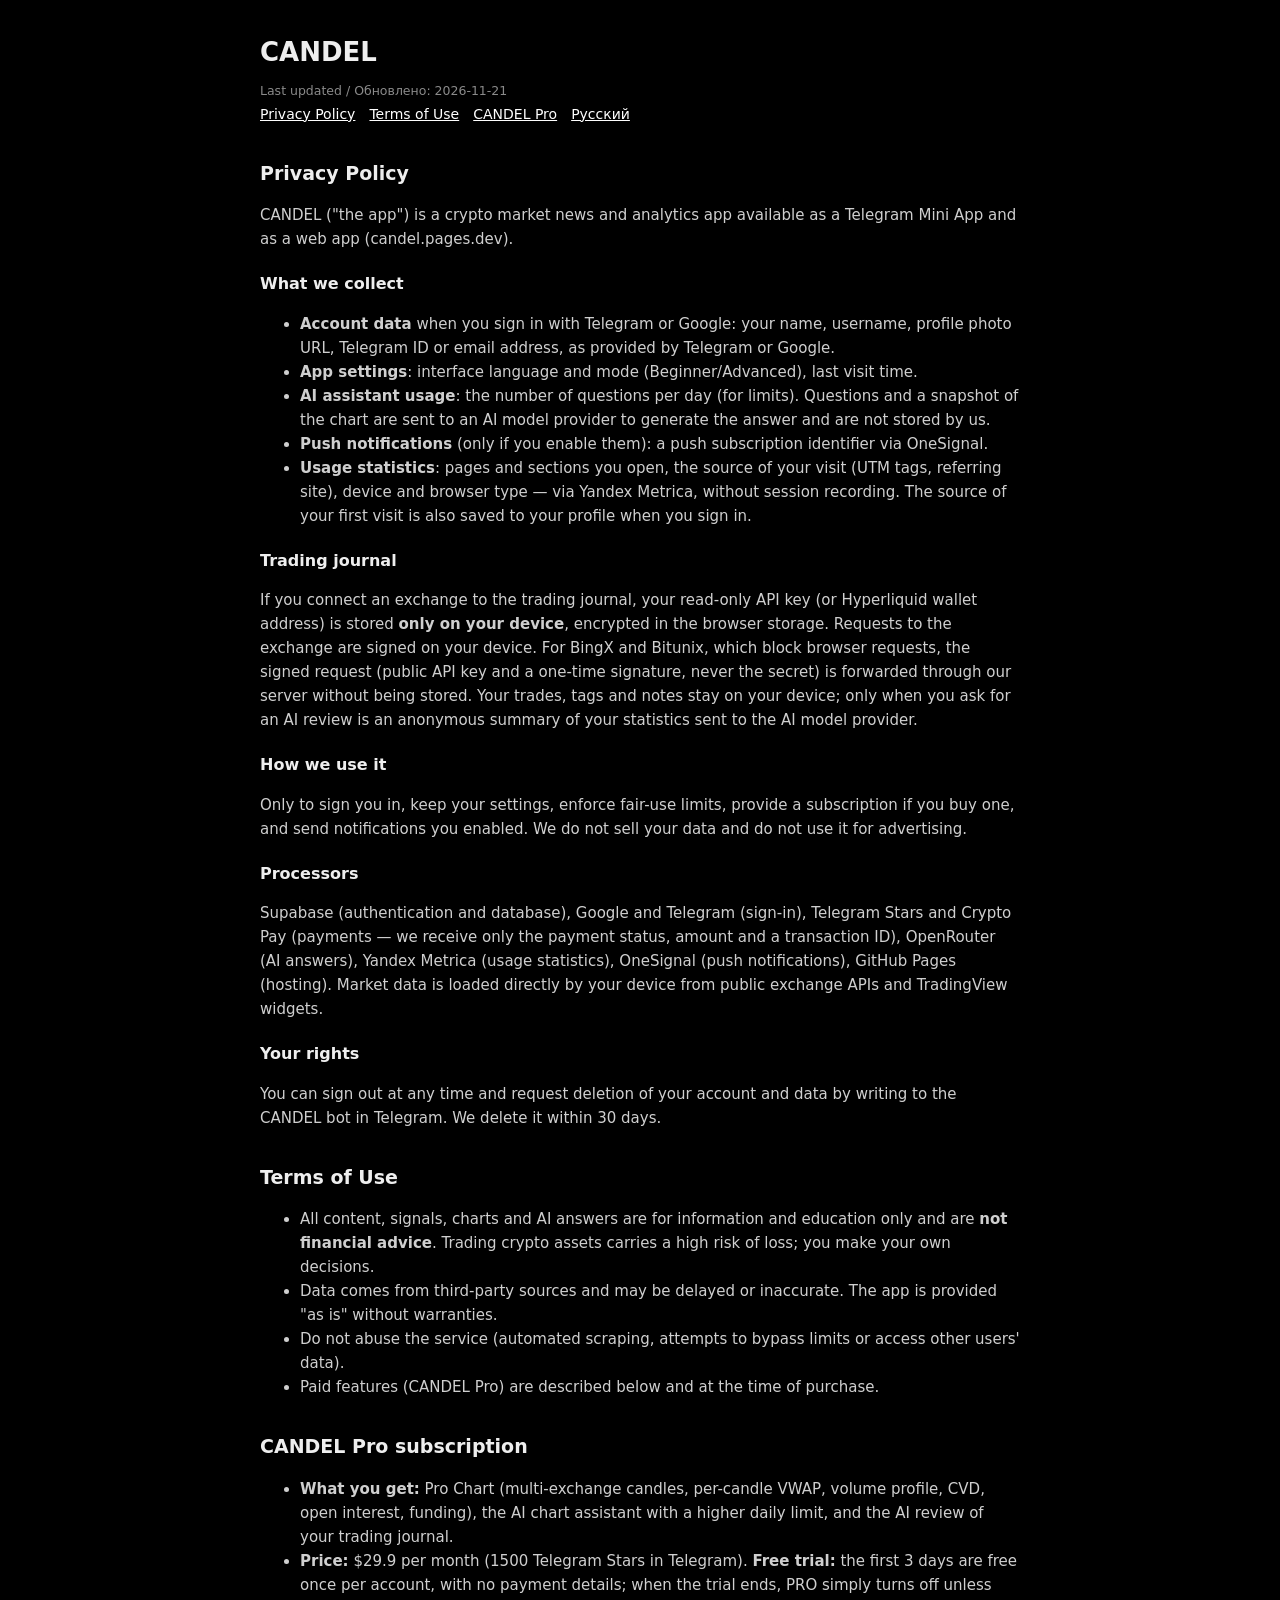
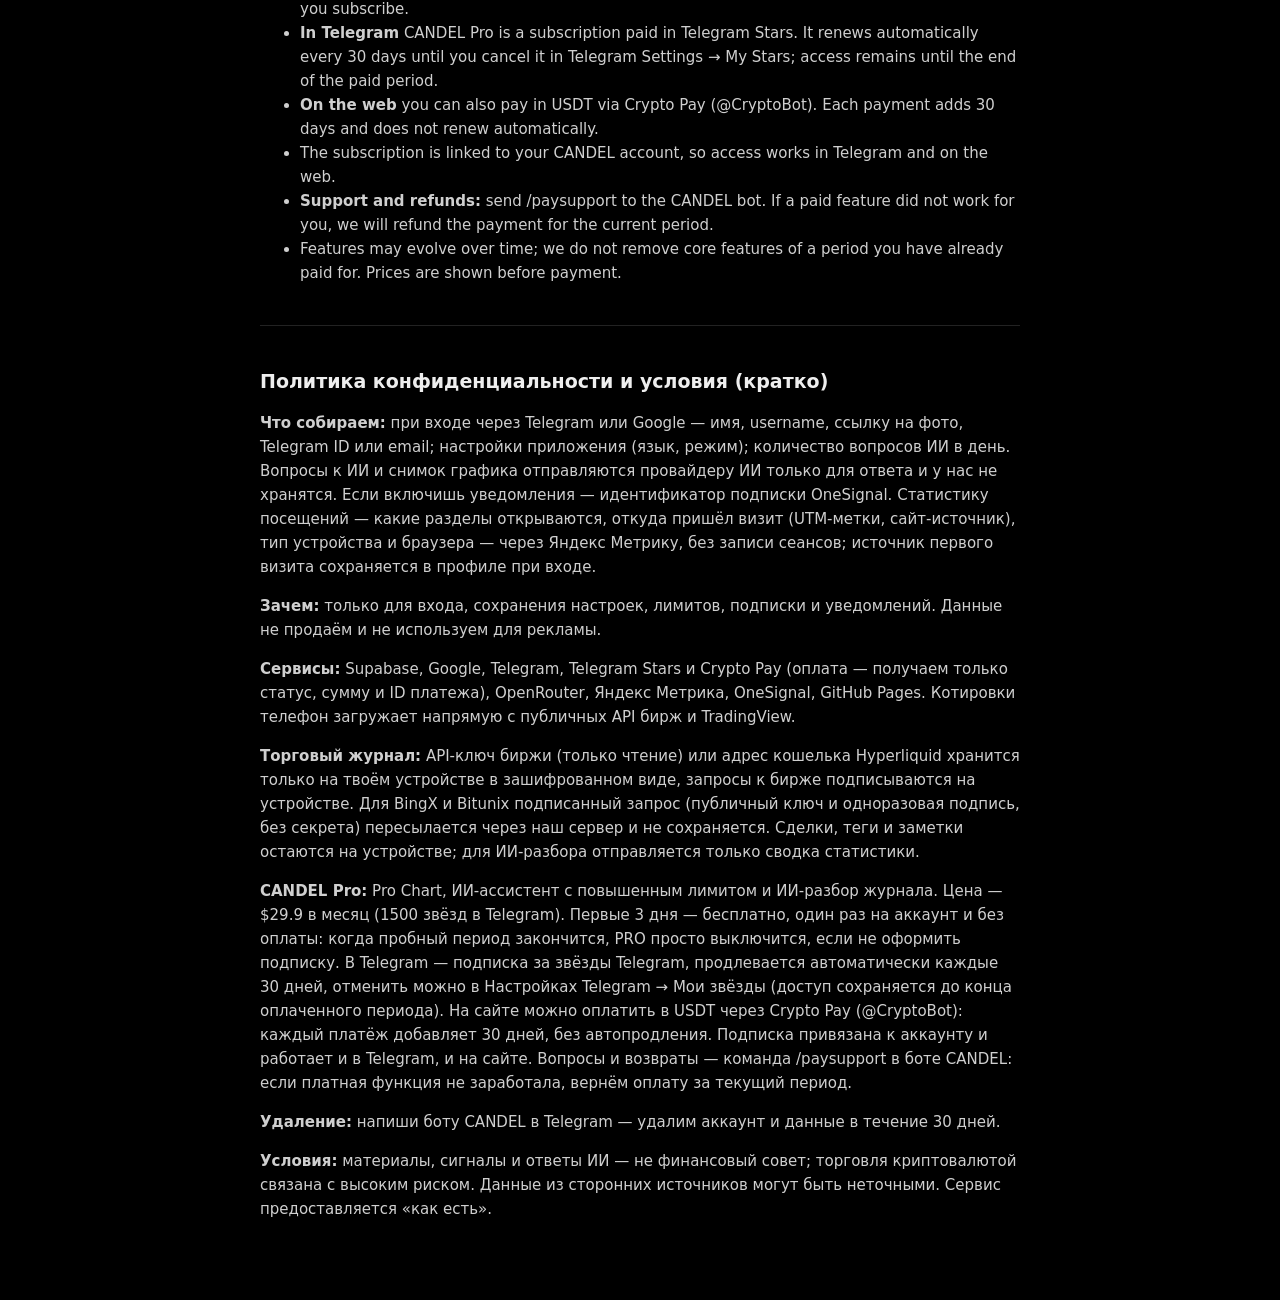
==== commit ab6d5316: "Analytics (Yandex Metrica + UTM attribution), launch announcement and What's new Co-Authored-By: Cla" ====
--- a/webapp/privacy.html
+++ b/webapp/privacy.html
@@ -21,7 +21,7 @@
 <body>
 <main>
   <h1>CANDEL</h1>
-  <small>Last updated / Обновлено: 2026-10-21</small>
+  <small>Last updated / Обновлено: 2026-11-21</small>
   <nav><a href="#privacy">Privacy Policy</a><a href="#terms">Terms of Use</a><a href="#pro">CANDEL Pro</a><a href="#ru">Русский</a></nav>
 
   <h2 id="privacy">Privacy Policy</h2>
@@ -32,13 +32,14 @@
     <li><b>App settings</b>: interface language and mode (Beginner/Advanced), last visit time.</li>
     <li><b>AI assistant usage</b>: the number of questions per day (for limits). Questions and a snapshot of the chart are sent to an AI model provider to generate the answer and are not stored by us.</li>
     <li><b>Push notifications</b> (only if you enable them): a push subscription identifier via OneSignal.</li>
+    <li><b>Usage statistics</b>: pages and sections you open, the source of your visit (UTM tags, referring site), device and browser type — via Yandex Metrica, without session recording. The source of your first visit is also saved to your profile when you sign in.</li>
   </ul>
   <h3>Trading journal</h3>
   <p>If you connect an exchange to the trading journal, your read-only API key (or Hyperliquid wallet address) is stored <b>only on your device</b>, encrypted in the browser storage. Requests to the exchange are signed on your device. For BingX and Bitunix, which block browser requests, the signed request (public API key and a one-time signature, never the secret) is forwarded through our server without being stored. Your trades, tags and notes stay on your device; only when you ask for an AI review is an anonymous summary of your statistics sent to the AI model provider.</p>
   <h3>How we use it</h3>
   <p>Only to sign you in, keep your settings, enforce fair-use limits, provide a subscription if you buy one, and send notifications you enabled. We do not sell your data and do not use it for advertising.</p>
   <h3>Processors</h3>
-  <p>Supabase (authentication and database), Google and Telegram (sign-in), Telegram Stars and Crypto Pay (payments — we receive only the payment status, amount and a transaction ID), OpenRouter (AI answers), OneSignal (push notifications), GitHub Pages (hosting). Market data is loaded directly by your device from public exchange APIs and TradingView widgets.</p>
+  <p>Supabase (authentication and database), Google and Telegram (sign-in), Telegram Stars and Crypto Pay (payments — we receive only the payment status, amount and a transaction ID), OpenRouter (AI answers), Yandex Metrica (usage statistics), OneSignal (push notifications), GitHub Pages (hosting). Market data is loaded directly by your device from public exchange APIs and TradingView widgets.</p>
   <h3>Your rights</h3>
   <p>You can sign out at any time and request deletion of your account and data by writing to the CANDEL bot in Telegram. We delete it within 30 days.</p>
 
@@ -63,9 +64,9 @@
 
   <hr>
   <h2 id="ru">Политика конфиденциальности и условия (кратко)</h2>
-  <p><b>Что собираем:</b> при входе через Telegram или Google — имя, username, ссылку на фото, Telegram ID или email; настройки приложения (язык, режим); количество вопросов ИИ в день. Вопросы к ИИ и снимок графика отправляются провайдеру ИИ только для ответа и у нас не хранятся. Если включишь уведомления — идентификатор подписки OneSignal.</p>
+  <p><b>Что собираем:</b> при входе через Telegram или Google — имя, username, ссылку на фото, Telegram ID или email; настройки приложения (язык, режим); количество вопросов ИИ в день. Вопросы к ИИ и снимок графика отправляются провайдеру ИИ только для ответа и у нас не хранятся. Если включишь уведомления — идентификатор подписки OneSignal. Статистику посещений — какие разделы открываются, откуда пришёл визит (UTM-метки, сайт-источник), тип устройства и браузера — через Яндекс Метрику, без записи сеансов; источник первого визита сохраняется в профиле при входе.</p>
   <p><b>Зачем:</b> только для входа, сохранения настроек, лимитов, подписки и уведомлений. Данные не продаём и не используем для рекламы.</p>
-  <p><b>Сервисы:</b> Supabase, Google, Telegram, Telegram Stars и Crypto Pay (оплата — получаем только статус, сумму и ID платежа), OpenRouter, OneSignal, GitHub Pages. Котировки телефон загружает напрямую с публичных API бирж и TradingView.</p>
+  <p><b>Сервисы:</b> Supabase, Google, Telegram, Telegram Stars и Crypto Pay (оплата — получаем только статус, сумму и ID платежа), OpenRouter, Яндекс Метрика, OneSignal, GitHub Pages. Котировки телефон загружает напрямую с публичных API бирж и TradingView.</p>
   <p><b>Торговый журнал:</b> API-ключ биржи (только чтение) или адрес кошелька Hyperliquid хранится только на твоём устройстве в зашифрованном виде, запросы к бирже подписываются на устройстве. Для BingX и Bitunix подписанный запрос (публичный ключ и одноразовая подпись, без секрета) пересылается через наш сервер и не сохраняется. Сделки, теги и заметки остаются на устройстве; для ИИ-разбора отправляется только сводка статистики.</p>
   <p><b>CANDEL Pro:</b> Pro Chart, ИИ-ассистент с повышенным лимитом и ИИ-разбор журнала. Цена — $29.9 в месяц (1500 звёзд в Telegram). Первые 3 дня — бесплатно, один раз на аккаунт и без оплаты: когда пробный период закончится, PRO просто выключится, если не оформить подписку. В Telegram — подписка за звёзды Telegram, продлевается автоматически каждые 30 дней, отменить можно в Настройках Telegram → Мои звёзды (доступ сохраняется до конца оплаченного периода). На сайте можно оплатить в USDT через Crypto Pay (@CryptoBot): каждый платёж добавляет 30 дней, без автопродления. Подписка привязана к аккаунту и работает и в Telegram, и на сайте. Вопросы и возвраты — команда /paysupport в боте CANDEL: если платная функция не заработала, вернём оплату за текущий период.</p>
   <p><b>Удаление:</b> напиши боту CANDEL в Telegram — удалим аккаунт и данные в течение 30 дней.</p>
